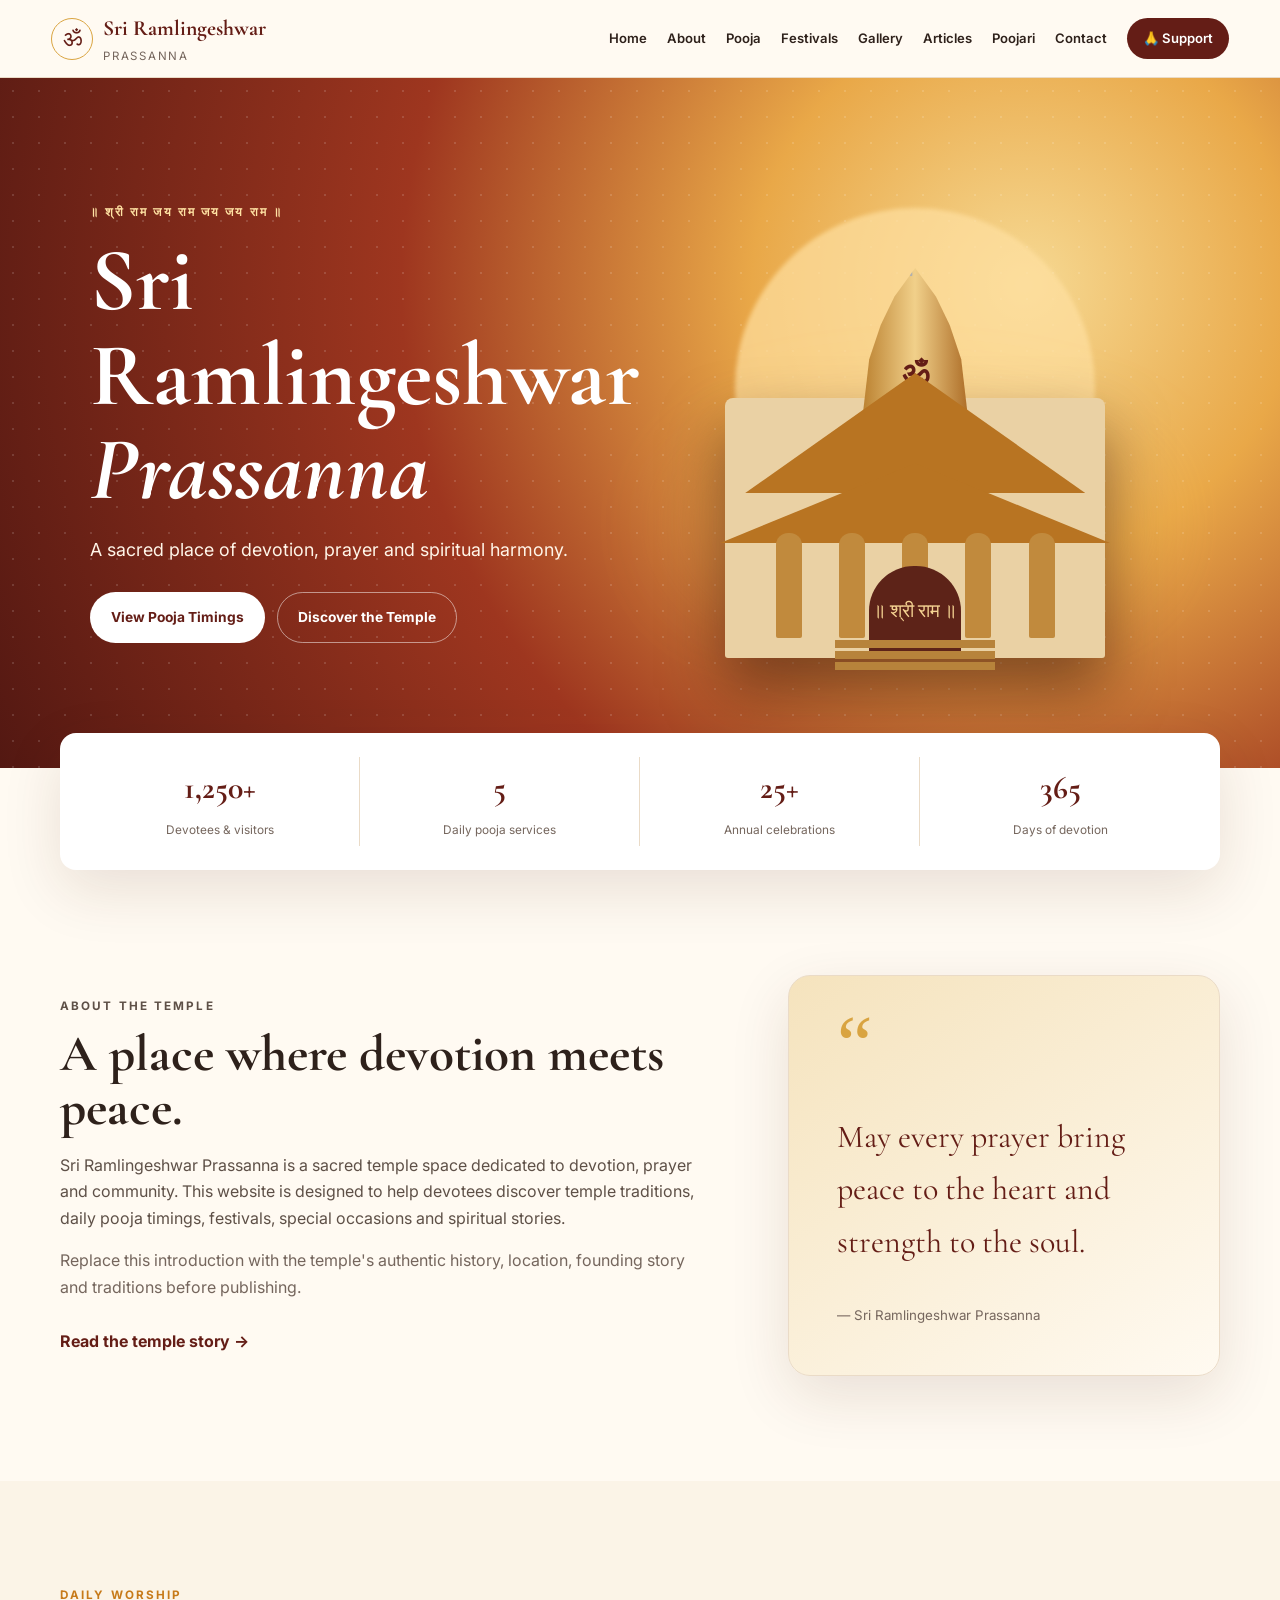
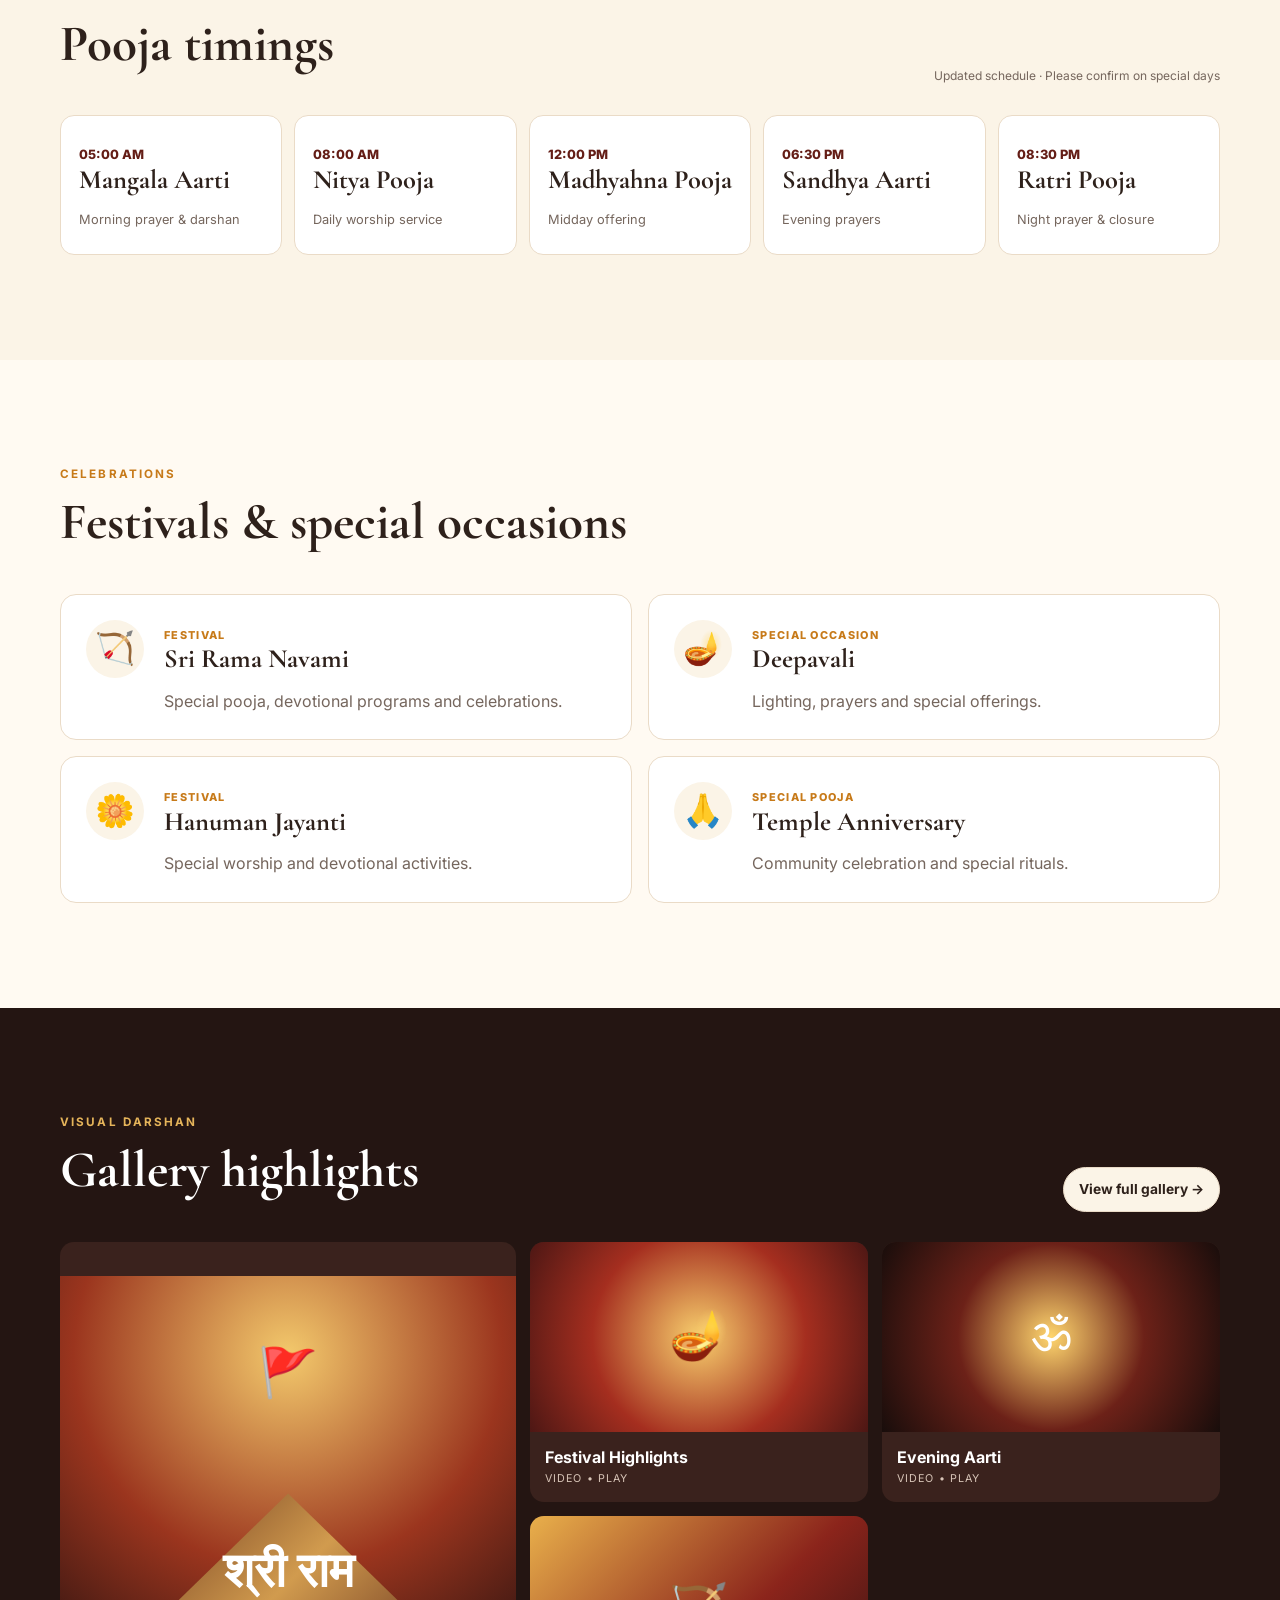
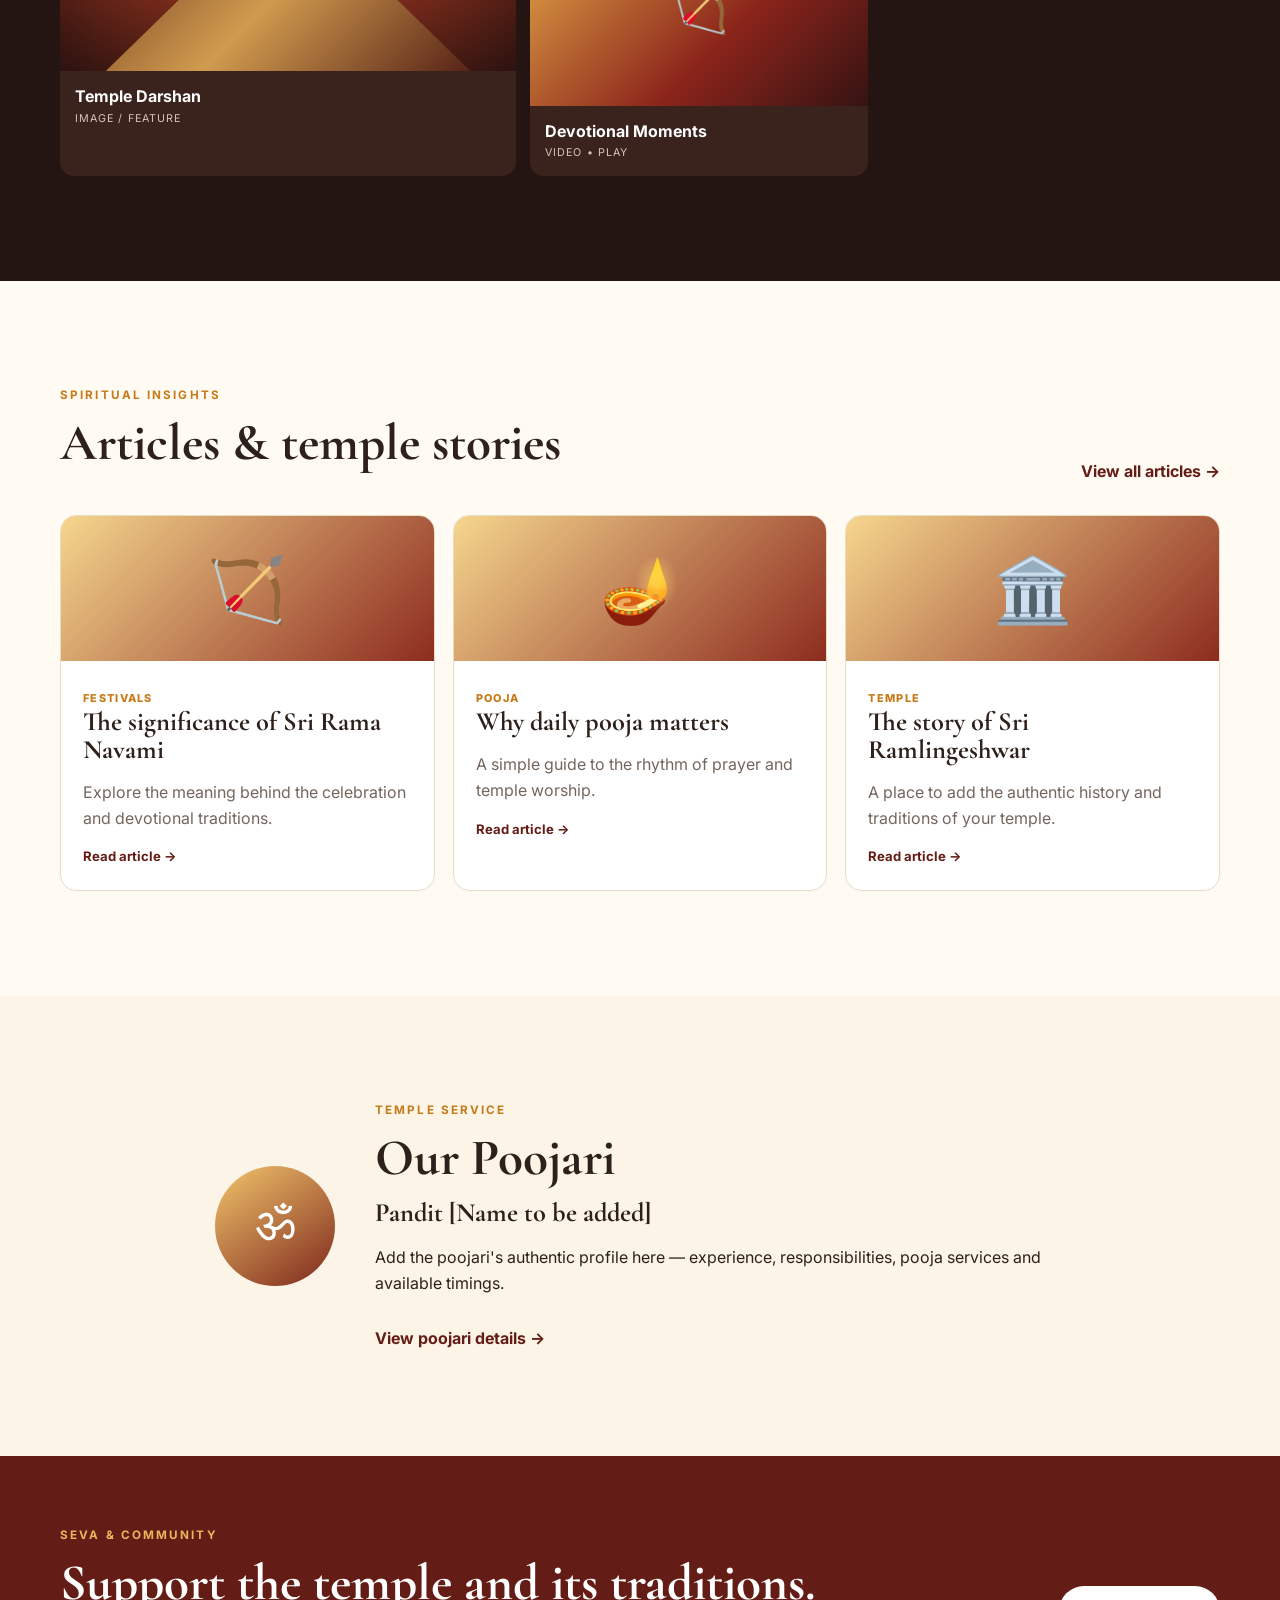
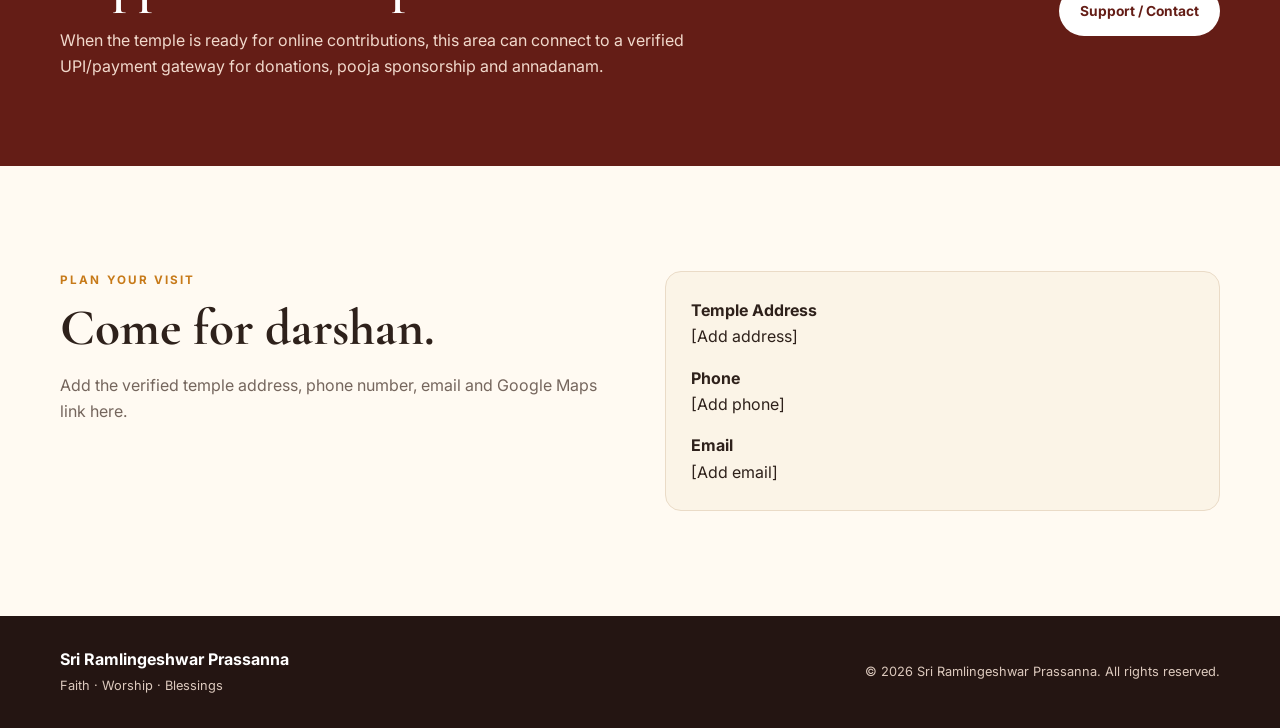
==== index.html @ 8785b627 "Initail commit" ====
<!doctype html>
<html lang="en">
<head>
<meta charset="utf-8">
<meta name="viewport" content="width=device-width, initial-scale=1">
<meta name="description" content="Sri Ramlingeshwar Prassanna — temple information, daily pooja timings, festivals, gallery and spiritual articles.">
<title>Sri Ramlingeshwar Prassanna | Temple</title>
<link rel="stylesheet" href="assets/style.css">
</head>
<body>
<header class="site-header" id="home">
  <a class="brand" href="#home" aria-label="Sri Ramlingeshwar Prassanna home">
    <span class="brand-mark">ॐ</span>
    <span><strong>Sri Ramlingeshwar</strong><small>Prassanna</small></span>
  </a>
  <button class="menu-btn" aria-label="Open menu" aria-expanded="false">☰</button>
  <nav class="nav" aria-label="Main navigation">
    <a href="#home">Home</a><a href="#about">About</a><a href="#pooja">Pooja</a>
    <a href="#festivals">Festivals</a><a href="#gallery">Gallery</a><a href="#articles">Articles</a>
    <a href="#poojari">Poojari</a><a href="#contact">Contact</a>
    <a class="nav-donate" href="#support">🙏 Support</a>
  </nav>
</header>

<main>
<section class="hero">
  <div class="hero-pattern"></div>
  <div class="hero-copy">
    <p class="eyebrow">॥ श्री राम जय राम जय जय राम ॥</p>
    <h1>Sri Ramlingeshwar<br><em>Prassanna</em></h1>
    <p class="hero-sub">A sacred place of devotion, prayer and spiritual harmony.</p>
    <div class="hero-actions"><a class="btn primary" href="#pooja">View Pooja Timings</a><a class="btn ghost" href="#about">Discover the Temple</a></div>
  </div>
  <div class="temple-art" aria-hidden="true">
    <div class="sun"></div><div class="temple-glow"></div>
    <div class="temple">
      <div class="tower"><span>🚩</span><b>ॐ</b></div>
      <div class="roof r1"></div><div class="roof r2"></div>
      <div class="pillars"><i></i><i></i><i></i><i></i><i></i></div>
      <div class="door">॥ श्री राम ॥</div>
      <div class="steps"><i></i><i></i><i></i></div>
    </div>
  </div>
</section>

<section class="insights wrap">
  <div><b>1,250+</b><span>Devotees & visitors</span></div>
  <div><b>5</b><span>Daily pooja services</span></div>
  <div><b>25+</b><span>Annual celebrations</span></div>
  <div><b>365</b><span>Days of devotion</span></div>
</section>

<section class="section wrap about" id="about">
  <div class="section-copy"><p class="eyebrow">ABOUT THE TEMPLE</p><h2>A place where devotion meets peace.</h2>
    <p>Sri Ramlingeshwar Prassanna is a sacred temple space dedicated to devotion, prayer and community. This website is designed to help devotees discover temple traditions, daily pooja timings, festivals, special occasions and spiritual stories.</p>
    <p class="muted">Replace this introduction with the temple's authentic history, location, founding story and traditions before publishing.</p>
    <a class="text-link" href="articles/about-temple.html">Read the temple story →</a>
  </div>
  <div class="quote-card"><span>“</span><p>May every prayer bring peace to the heart and strength to the soul.</p><small>— Sri Ramlingeshwar Prassanna</small></div>
</section>

<section class="section soft" id="pooja">
<div class="wrap"><div class="section-head"><div><p class="eyebrow">DAILY WORSHIP</p><h2>Pooja timings</h2></div><span class="today">Updated schedule · Please confirm on special days</span></div>
<div class="timings">
  <article><span>05:00 AM</span><h3>Mangala Aarti</h3><p>Morning prayer & darshan</p></article>
  <article><span>08:00 AM</span><h3>Nitya Pooja</h3><p>Daily worship service</p></article>
  <article><span>12:00 PM</span><h3>Madhyahna Pooja</h3><p>Midday offering</p></article>
  <article><span>06:30 PM</span><h3>Sandhya Aarti</h3><p>Evening prayers</p></article>
  <article><span>08:30 PM</span><h3>Ratri Pooja</h3><p>Night prayer & closure</p></article>
</div></div>
</section>

<section class="section wrap" id="festivals">
<div class="section-head"><div><p class="eyebrow">CELEBRATIONS</p><h2>Festivals & special occasions</h2></div></div>
<div class="cards festival-grid">
  <article class="festival"><div class="festival-icon">🏹</div><div><small>FESTIVAL</small><h3>Sri Rama Navami</h3><p>Special pooja, devotional programs and celebrations.</p></div></article>
  <article class="festival"><div class="festival-icon">🪔</div><div><small>SPECIAL OCCASION</small><h3>Deepavali</h3><p>Lighting, prayers and special offerings.</p></div></article>
  <article class="festival"><div class="festival-icon">🌼</div><div><small>FESTIVAL</small><h3>Hanuman Jayanti</h3><p>Special worship and devotional activities.</p></div></article>
  <article class="festival"><div class="festival-icon">🙏</div><div><small>SPECIAL POOJA</small><h3>Temple Anniversary</h3><p>Community celebration and special rituals.</p></div></article>
</div>
</section>

<section class="section gallery-section" id="gallery">
<div class="wrap"><div class="section-head"><div><p class="eyebrow">VISUAL DARSHAN</p><h2>Gallery highlights</h2></div><a class="btn small" href="gallery.html">View full gallery →</a></div>
<div class="gallery-grid">
  <button class="media-card tall" data-video="https://www.youtube.com/embed/ScMzIvxBSi4?autoplay=1" data-title="Temple devotional video"><div class="art-image temple-scene"><span>🚩</span><b>श्री राम</b></div><strong>Temple Darshan</strong><small>IMAGE / FEATURE</small></button>
  <button class="media-card" data-video="https://www.youtube.com/embed/ScMzIvxBSi4?autoplay=1" data-title="Festival highlights"><div class="art-image festival-scene">🪔</div><strong>Festival Highlights</strong><small>VIDEO • PLAY</small></button>
  <button class="media-card" data-video="https://www.youtube.com/embed/ScMzIvxBSi4?autoplay=1" data-title="Evening aarti"><div class="art-image aarti-scene">ॐ</div><strong>Evening Aarti</strong><small>VIDEO • PLAY</small></button>
  <button class="media-card" data-video="https://www.youtube.com/embed/ScMzIvxBSi4?autoplay=1" data-title="Devotional moments"><div class="art-image ram-scene">🏹</div><strong>Devotional Moments</strong><small>VIDEO • PLAY</small></button>
</div></div>
</section>

<section class="section wrap" id="articles">
<div class="section-head"><div><p class="eyebrow">SPIRITUAL INSIGHTS</p><h2>Articles & temple stories</h2></div><a class="text-link" href="articles.html">View all articles →</a></div>
<div class="article-grid">
  <a class="article-card" href="articles/rama-navami.html"><div class="article-art">🏹</div><div><small>FESTIVALS</small><h3>The significance of Sri Rama Navami</h3><p>Explore the meaning behind the celebration and devotional traditions.</p><span>Read article →</span></div></a>
  <a class="article-card" href="articles/daily-pooja.html"><div class="article-art">🪔</div><div><small>POOJA</small><h3>Why daily pooja matters</h3><p>A simple guide to the rhythm of prayer and temple worship.</p><span>Read article →</span></div></a>
  <a class="article-card" href="articles/about-temple.html"><div class="article-art">🏛️</div><div><small>TEMPLE</small><h3>The story of Sri Ramlingeshwar</h3><p>A place to add the authentic history and traditions of your temple.</p><span>Read article →</span></div></a>
</div></section>

<section class="section soft" id="poojari">
<div class="wrap priest"><div class="priest-avatar">ॐ</div><div><p class="eyebrow">TEMPLE SERVICE</p><h2>Our Poojari</h2><h3>Pandit [Name to be added]</h3><p>Add the poojari's authentic profile here — experience, responsibilities, pooja services and available timings.</p><a class="text-link" href="poojari.html">View poojari details →</a></div></div>
</section>

<section class="support" id="support"><div class="wrap support-inner"><div><p class="eyebrow">SEVA & COMMUNITY</p><h2>Support the temple and its traditions.</h2><p>When the temple is ready for online contributions, this area can connect to a verified UPI/payment gateway for donations, pooja sponsorship and annadanam.</p></div><a class="btn light" href="#contact">Support / Contact</a></div></section>

<section class="section wrap contact" id="contact"><div><p class="eyebrow">PLAN YOUR VISIT</p><h2>Come for darshan.</h2><p class="muted">Add the verified temple address, phone number, email and Google Maps link here.</p></div><div class="contact-box"><p><b>Temple Address</b><br>[Add address]</p><p><b>Phone</b><br>[Add phone]</p><p><b>Email</b><br>[Add email]</p></div></section>
</main>

<footer><div class="wrap footer-inner"><div><strong>Sri Ramlingeshwar Prassanna</strong><p>Faith · Worship · Blessings</p></div><p>© 2026 Sri Ramlingeshwar Prassanna. All rights reserved.</p></div></footer>

<div class="modal" id="videoModal" aria-hidden="true"><div class="modal-backdrop"></div><div class="modal-box"><button class="modal-close" aria-label="Close">×</button><h3 id="modalTitle">Video</h3><div class="video-frame"><iframe id="videoFrame" title="Temple video" allow="autoplay; encrypted-media; picture-in-picture" allowfullscreen></iframe></div></div></div>
<script src="assets/app.js"></script>
</body></html>
---- assets/style.css ----
@import url('https://fonts.googleapis.com/css2?family=Cormorant+Garamond:wght@500;600;700&family=Inter:wght@400;500;600;700&display=swap');
:root{--maroon:#641d16;--maroon2:#8d2c1f;--saffron:#c77a19;--gold:#d9a441;--cream:#fbf4e7;--paper:#fffaf2;--ink:#2e211b;--muted:#75665d;--line:#eadbc7;--shadow:0 20px 60px rgba(74,35,18,.12)}
*{box-sizing:border-box}html{scroll-behavior:smooth}body{margin:0;color:var(--ink);background:var(--paper);font-family:Inter,system-ui,sans-serif;line-height:1.65}a{text-decoration:none;color:inherit}button{font:inherit}h1,h2,h3{font-family:"Cormorant Garamond",Georgia,serif;line-height:1.05;margin:0 0 14px}h1{font-size:clamp(3rem,7vw,6.2rem)}h2{font-size:clamp(2.2rem,4vw,3.8rem)}h3{font-size:1.65rem}.wrap{width:min(1160px,92%);margin:auto}.site-header{height:78px;position:sticky;top:0;z-index:30;display:flex;align-items:center;justify-content:space-between;padding:0 4%;background:rgba(255,250,242,.94);backdrop-filter:blur(12px);border-bottom:1px solid var(--line)}.brand{display:flex;align-items:center;gap:10px}.brand strong,.brand small{display:block}.brand strong{font-family:"Cormorant Garamond";font-size:1.35rem;color:var(--maroon)}.brand small{font-size:.72rem;letter-spacing:.15em;text-transform:uppercase;color:var(--muted)}.brand-mark{width:42px;height:42px;border:1px solid var(--gold);border-radius:50%;display:grid;place-items:center;color:var(--maroon);font-size:1.45rem}.nav{display:flex;align-items:center;gap:20px;font-size:.82rem;font-weight:600}.nav a:hover{color:var(--maroon2)}.nav-donate{background:var(--maroon);color:white!important;padding:10px 16px;border-radius:999px}.menu-btn{display:none;border:0;background:none;font-size:1.6rem}.hero{min-height:690px;position:relative;overflow:hidden;display:grid;grid-template-columns:1fr 1fr;align-items:center;padding:70px 7%;background:radial-gradient(circle at 80% 30%,#f6d993 0,#e9a848 24%,#9e361f 55%,#531812 100%);color:white}.hero-pattern{position:absolute;inset:0;opacity:.14;background-image:radial-gradient(#fff 1px,transparent 1px);background-size:26px 26px}.hero-copy{position:relative;z-index:2;max-width:680px}.eyebrow{letter-spacing:.18em;font-size:.73rem;font-weight:700;color:var(--saffron);margin:0 0 12px}.hero .eyebrow{color:#ffe2a3}.hero-sub{font-size:1.12rem;max-width:560px;color:#fff5e8}.hero-actions{display:flex;gap:12px;flex-wrap:wrap;margin-top:28px}.btn{display:inline-flex;align-items:center;justify-content:center;border:1px solid transparent;border-radius:999px;padding:13px 20px;font-weight:700;font-size:.86rem}.btn.primary{background:#fff;color:var(--maroon)}.btn.ghost{border-color:#ffffff80;color:#fff}.btn.small{padding:10px 15px;background:var(--cream);border-color:var(--line)}.btn.light{background:white;color:var(--maroon)}.temple-art{position:relative;height:470px;display:grid;place-items:end center}.sun{position:absolute;width:360px;height:360px;border-radius:50%;background:#ffe0a1;filter:blur(2px);opacity:.7;top:20px}.temple-glow{position:absolute;bottom:60px;width:440px;height:150px;background:#ffcc65;border-radius:50%;filter:blur(60px);opacity:.35}.temple{position:relative;width:380px;height:260px;background:#ead1a4;border-radius:8px 8px 3px 3px;box-shadow:0 30px 60px #2c090580}.tower{position:absolute;left:50%;transform:translateX(-50%);bottom:200px;width:115px;height:190px;background:linear-gradient(90deg,#b67a28,#f1d08a,#a86620);clip-path:polygon(50% 0,68% 15%,80% 30%,90% 48%,100% 100%,0 100%,10% 48%,20% 30%,32% 15%)}.tower b{position:absolute;left:50%;top:55%;transform:translate(-50%,-50%);font-size:2rem;color:var(--maroon)}.tower span{position:absolute;top:-36px;left:45px;font-size:2rem}.roof{position:absolute;background:#b87422;left:50%;transform:translateX(-50%);clip-path:polygon(50% 0,100% 100%,0 100%)}.r1{width:340px;height:120px;bottom:165px}.r2{width:390px;height:80px;bottom:115px}.pillars{position:absolute;bottom:20px;left:32px;right:32px;height:110px;display:flex;justify-content:space-around;align-items:end}.pillars i{display:block;width:26px;height:105px;background:#c18a3d;border-radius:12px 12px 2px 2px}.door{position:absolute;bottom:0;left:50%;transform:translateX(-50%);height:92px;width:92px;background:#5d2318;color:#f6d493;display:grid;place-items:center;border-radius:45px 45px 0 0;font-family:"Cormorant Garamond";font-size:1.2rem}.steps{position:absolute;bottom:-12px;left:50%;transform:translateX(-50%);width:160px}.steps i{display:block;height:8px;background:#b7833b;margin-top:3px}.insights{display:grid;grid-template-columns:repeat(4,1fr);background:white;box-shadow:var(--shadow);position:relative;margin-top:-35px;border-radius:16px;padding:24px 20px;z-index:5}.insights div{padding:5px 22px;border-right:1px solid var(--line);text-align:center}.insights div:last-child{border:0}.insights b{display:block;font-family:"Cormorant Garamond";font-size:2rem;color:var(--maroon)}.insights span{font-size:.74rem;color:var(--muted)}.section{padding:105px 0}.about{display:grid;grid-template-columns:1.2fr .8fr;gap:80px;align-items:center}.about p{max-width:700px;color:#5e5047}.muted{color:var(--muted)!important}.quote-card{background:linear-gradient(145deg,#f5e3bd,#fffaf1);padding:48px;border-radius:22px;border:1px solid var(--line);box-shadow:var(--shadow)}.quote-card span{font-family:Georgia;font-size:5rem;color:var(--gold);line-height:.5}.quote-card p{font-family:"Cormorant Garamond";font-size:2rem!important;color:var(--maroon)!important}.quote-card small{color:var(--muted)}.text-link{display:inline-block;margin-top:12px;color:var(--maroon);font-weight:700}.soft{background:var(--cream)}.section-head{display:flex;align-items:end;justify-content:space-between;gap:20px;margin-bottom:30px}.today{font-size:.75rem;color:var(--muted)}.timings{display:grid;grid-template-columns:repeat(5,1fr);gap:12px}.timings article{background:#fff;border:1px solid var(--line);padding:24px 18px;border-radius:14px}.timings span{font-weight:800;color:var(--maroon);font-size:.8rem}.timings p{font-size:.8rem;color:var(--muted);margin:0}.cards{display:grid;grid-template-columns:repeat(2,1fr);gap:16px}.festival{display:flex;gap:20px;padding:25px;background:white;border:1px solid var(--line);border-radius:16px}.festival small,.article-card small{font-size:.68rem;font-weight:800;letter-spacing:.12em;color:var(--saffron)}.festival p,.article-card p{color:var(--muted);margin:0}.festival-icon{font-size:2rem;width:58px;height:58px;display:grid;place-items:center;background:var(--cream);border-radius:50%}.gallery-section{background:#241512;color:white}.gallery-section .eyebrow{color:#e5b45a}.gallery-section .btn.small{color:var(--ink)}.gallery-grid{display:grid;grid-template-columns:1.35fr 1fr 1fr;gap:14px}.media-card{display:block;text-align:left;border:0;padding:0;background:#3a221d;border-radius:14px;overflow:hidden;color:white;cursor:pointer}.media-card.tall{grid-row:span 2}.art-image{min-height:190px;display:grid;place-items:center;font-family:"Cormorant Garamond";font-size:3rem;position:relative;overflow:hidden}.media-card.tall .art-image{min-height:395px}.temple-scene{background:radial-gradient(circle at 50% 20%,#f3c96c,#9b351e 55%,#2b1210)}.temple-scene:after{content:"";position:absolute;bottom:0;width:80%;height:45%;background:linear-gradient(135deg,#5e2a17,#d19b4e,#572317);clip-path:polygon(50% 0,100% 100%,0 100%)}.temple-scene>*{position:relative;z-index:2}.festival-scene{background:radial-gradient(circle,#f8cf6d,#a52e1f 55%,#4d1714)}.aarti-scene{background:radial-gradient(circle,#ffd66e,#6c2118 48%,#180d0b)}.ram-scene{background:linear-gradient(135deg,#e9b04b,#8b241b 60%,#351312)}.media-card strong,.media-card small{display:block;padding:0 15px}.media-card strong{padding-top:12px}.media-card small{padding-bottom:14px;color:#d8c5b8;font-size:.67rem;letter-spacing:.1em}.article-grid{display:grid;grid-template-columns:repeat(3,1fr);gap:18px}.article-card{background:white;border:1px solid var(--line);border-radius:16px;overflow:hidden;display:flex;flex-direction:column}.article-art{height:145px;display:grid;place-items:center;font-size:4rem;background:linear-gradient(135deg,#f5d68e,#8d2c1f);color:white}.article-card>div:last-child{padding:22px}.article-card h3,.article-card h2{color:var(--ink)}.article-card span{display:block;margin-top:15px;color:var(--maroon);font-weight:700;font-size:.82rem}.priest{display:flex;align-items:center;gap:40px;max-width:850px}.priest-avatar{width:120px;height:120px;border-radius:50%;background:linear-gradient(145deg,#f2c56c,#7e271b);display:grid;place-items:center;color:white;font-family:"Cormorant Garamond";font-size:3rem;flex:none}.priest-avatar.large{width:190px;height:190px;font-size:5rem}.support{background:var(--maroon);color:white;padding:70px 0}.support-inner{display:flex;align-items:center;justify-content:space-between;gap:30px}.support .eyebrow{color:#e9b65c}.support p{max-width:680px;color:#f1d9cc}.contact{display:grid;grid-template-columns:1fr 1fr;gap:50px}.contact-box{background:var(--cream);border:1px solid var(--line);border-radius:16px;padding:25px}.contact-box p{margin:0 0 15px}.contact-box p:last-child{margin:0}footer{background:#241512;color:#dcc9bd;padding:30px 0}.footer-inner{display:flex;justify-content:space-between;gap:20px;align-items:center}.footer-inner strong{color:white}.footer-inner p{margin:2px 0;font-size:.8rem}.page-hero{padding:100px 7%;background:linear-gradient(120deg,#641d16,#c77a19);color:white}.page-hero .eyebrow{color:#ffe0a0}.page-hero p:last-child{max-width:650px}.article-list{display:grid;gap:18px}.article-list .article-card{display:grid;grid-template-columns:260px 1fr}.article-page{padding:100px 0;max-width:900px}.article-page h1{font-size:clamp(3rem,6vw,5rem);color:var(--maroon)}.article-page .lead{font-size:1.2rem;color:var(--muted)}.article-page p,.article-page li{font-size:1.05rem;color:#5e5047}.article-page h2{margin-top:45px;color:var(--maroon)}.detail{max-width:900px}.modal{display:none;position:fixed;inset:0;z-index:100;align-items:center;justify-content:center}.modal.open{display:flex}.modal-backdrop{position:absolute;inset:0;background:#100907d9}.modal-box{position:relative;z-index:2;width:min(900px,92%);background:#201310;padding:18px;border-radius:16px;color:white}.modal-box h3{padding:0 10px}.modal-close{position:absolute;right:14px;top:8px;border:0;background:none;color:white;font-size:2rem;cursor:pointer}.video-frame{aspect-ratio:16/9}.video-frame iframe{width:100%;height:100%;border:0;border-radius:8px}
@media(max-width:900px){.nav{display:none}.menu-btn{display:block}.nav.mobile-open{display:flex;position:absolute;top:78px;left:0;right:0;padding:18px;background:var(--paper);flex-direction:column;align-items:stretch;border-bottom:1px solid var(--line)}.hero{grid-template-columns:1fr;min-height:auto;padding:85px 7% 50px}.temple-art{height:350px}.insights{grid-template-columns:repeat(2,1fr)}.insights div:nth-child(2){border-right:0}.insights div:nth-child(-n+2){border-bottom:1px solid var(--line);padding-bottom:15px}.about,.contact{grid-template-columns:1fr;gap:35px}.timings{grid-template-columns:repeat(2,1fr)}.gallery-grid{grid-template-columns:1fr 1fr}.media-card.tall{grid-row:auto}.media-card.tall .art-image{min-height:220px}.article-grid{grid-template-columns:1fr}.support-inner{flex-direction:column;align-items:flex-start}.article-list .article-card{grid-template-columns:1fr}.article-list .article-art{height:180px}.priest{align-items:flex-start}.footer-inner{flex-direction:column;align-items:flex-start}}
@media(max-width:560px){h1{font-size:3.1rem}.hero{padding-left:5%;padding-right:5%}.temple{transform:scale(.78)}.insights{width:94%}.timings,.cards,.gallery-grid{grid-template-columns:1fr}.section{padding:70px 0}.section-head{align-items:flex-start;flex-direction:column}.priest{flex-direction:column}.priest-avatar.large{width:140px;height:140px}.quote-card{padding:28px}}
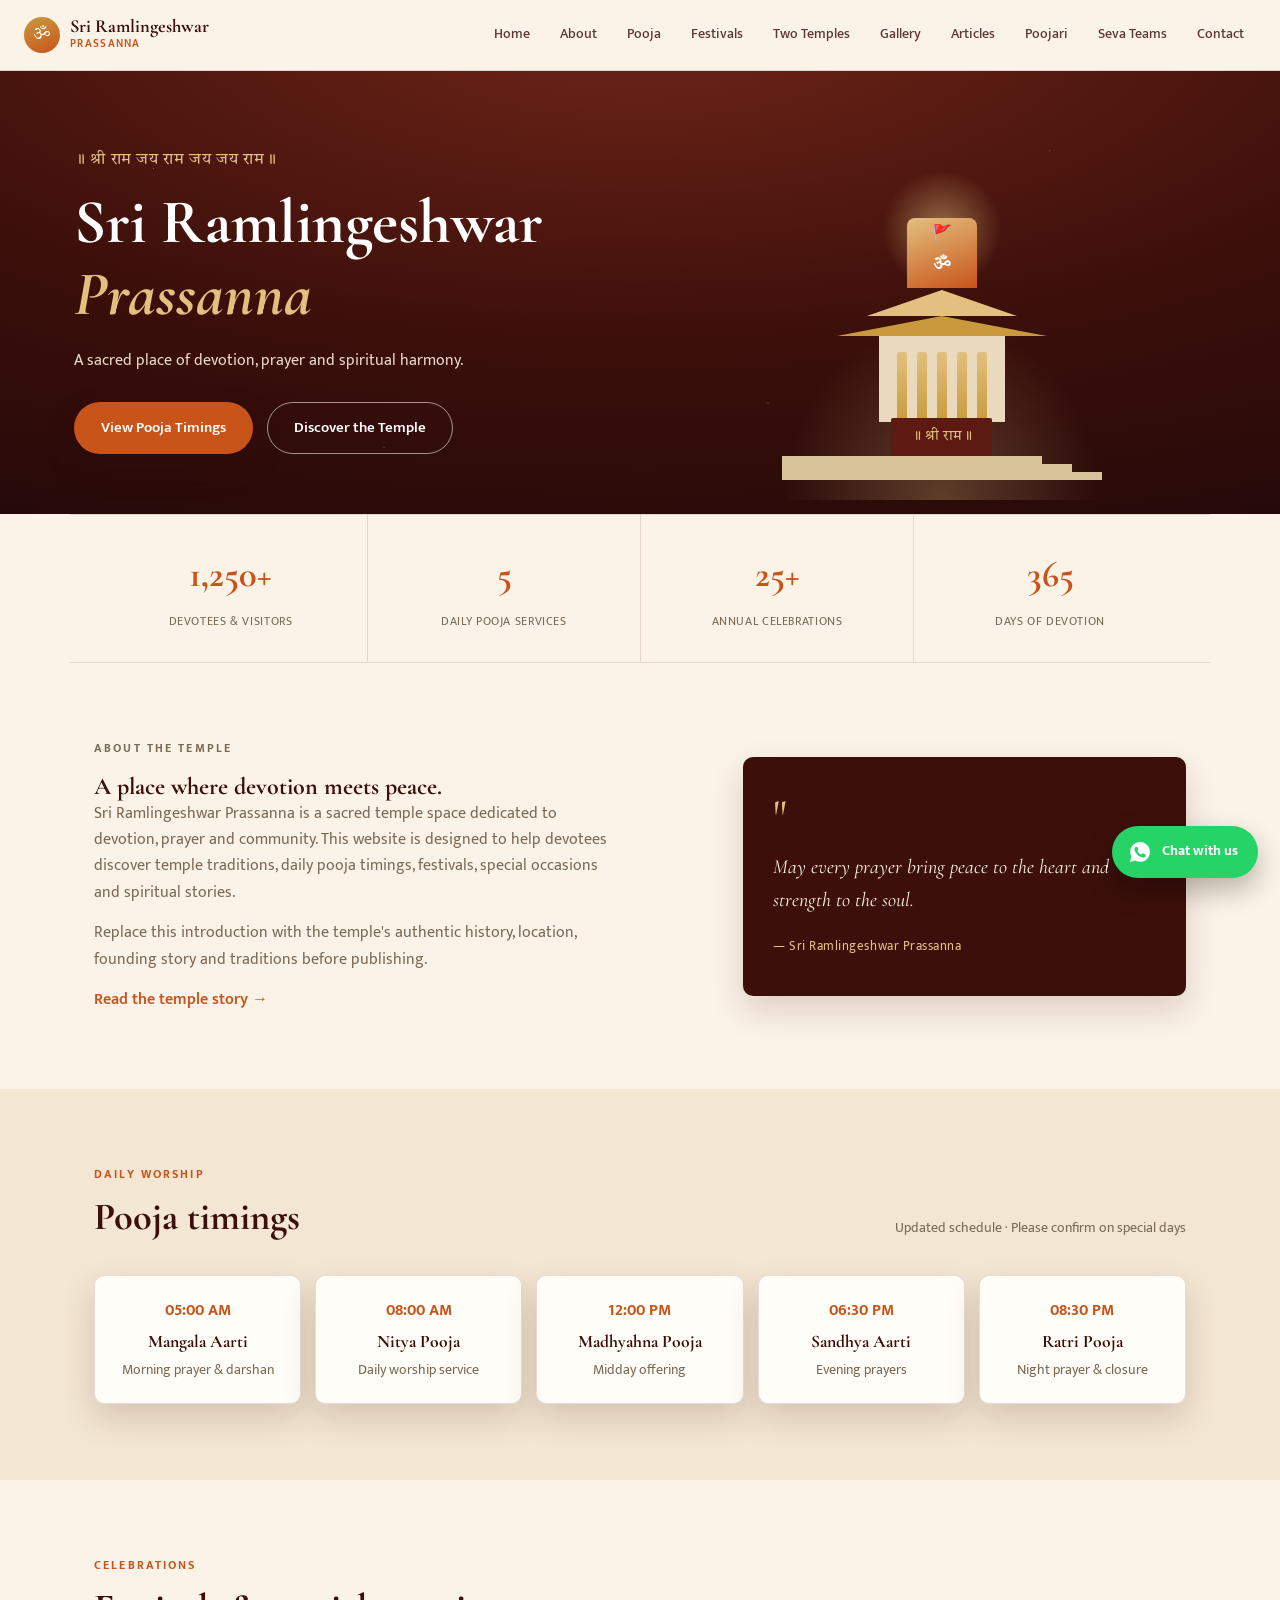
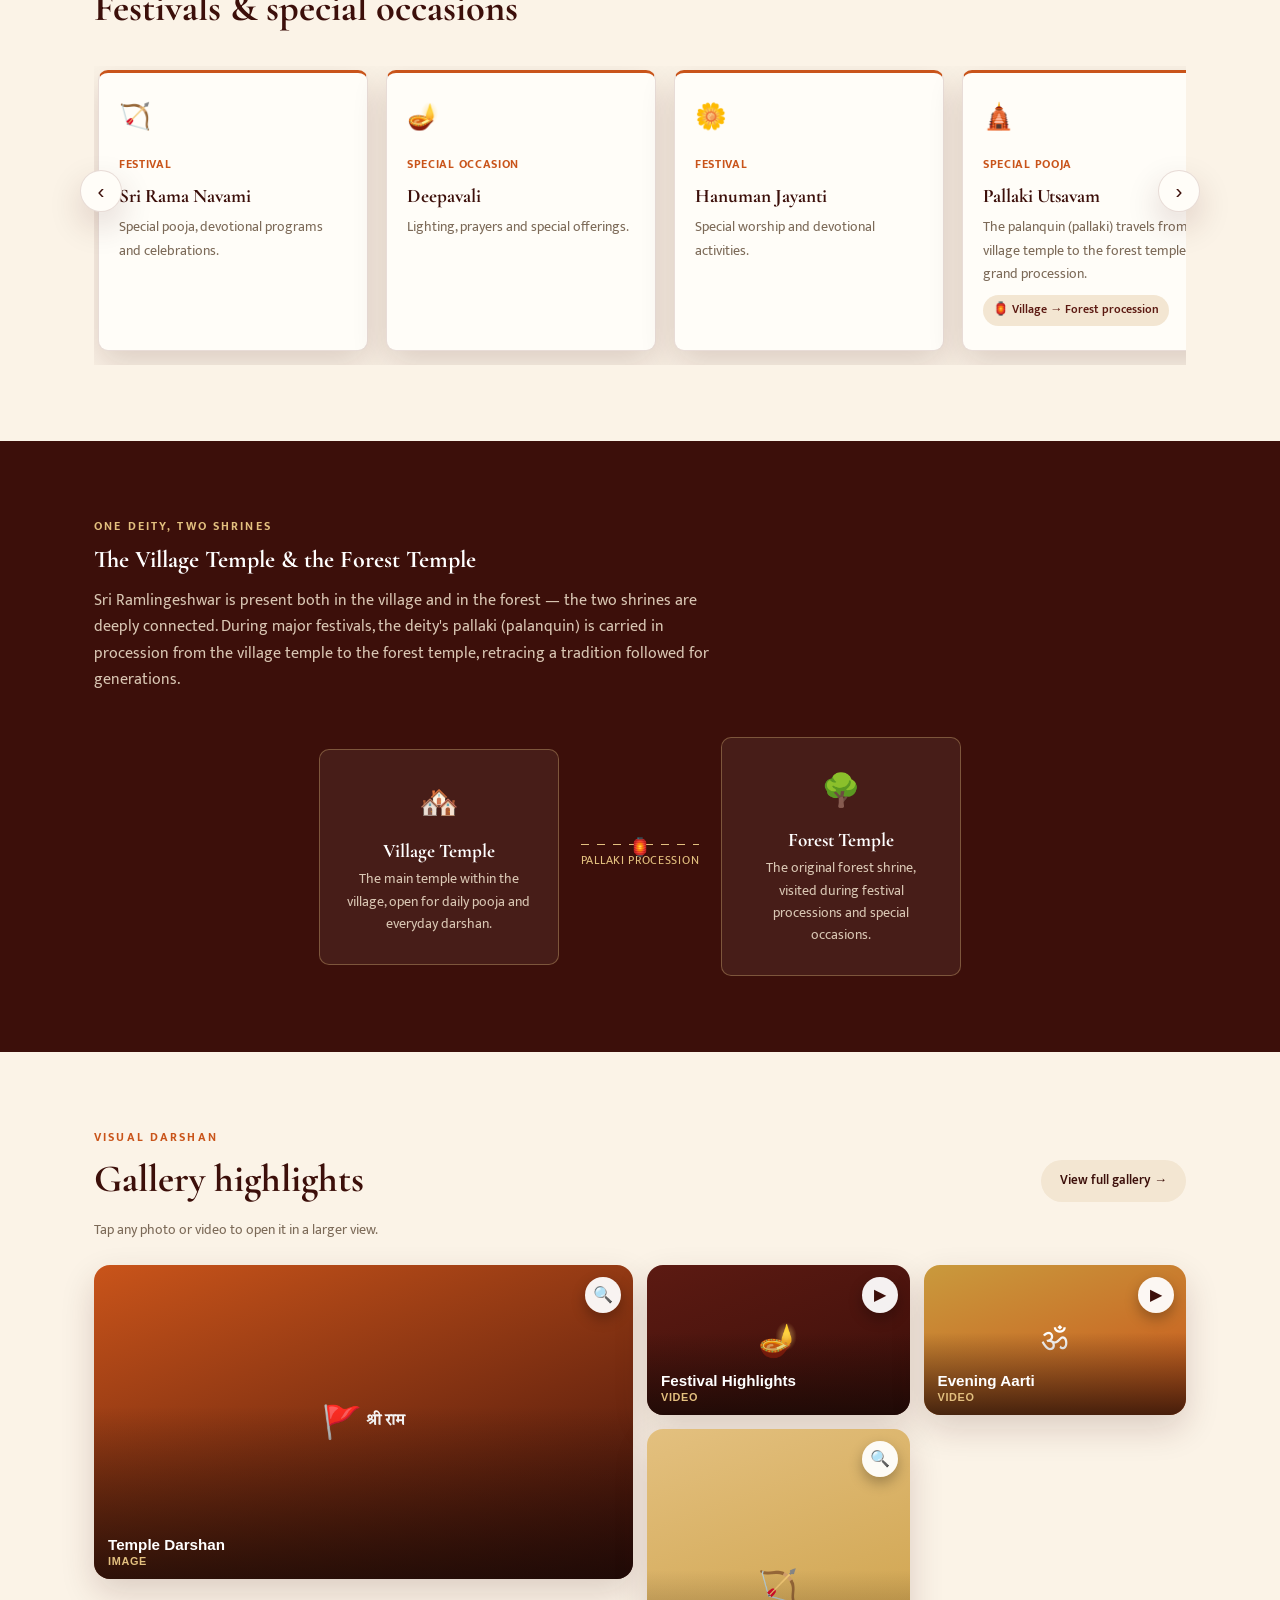
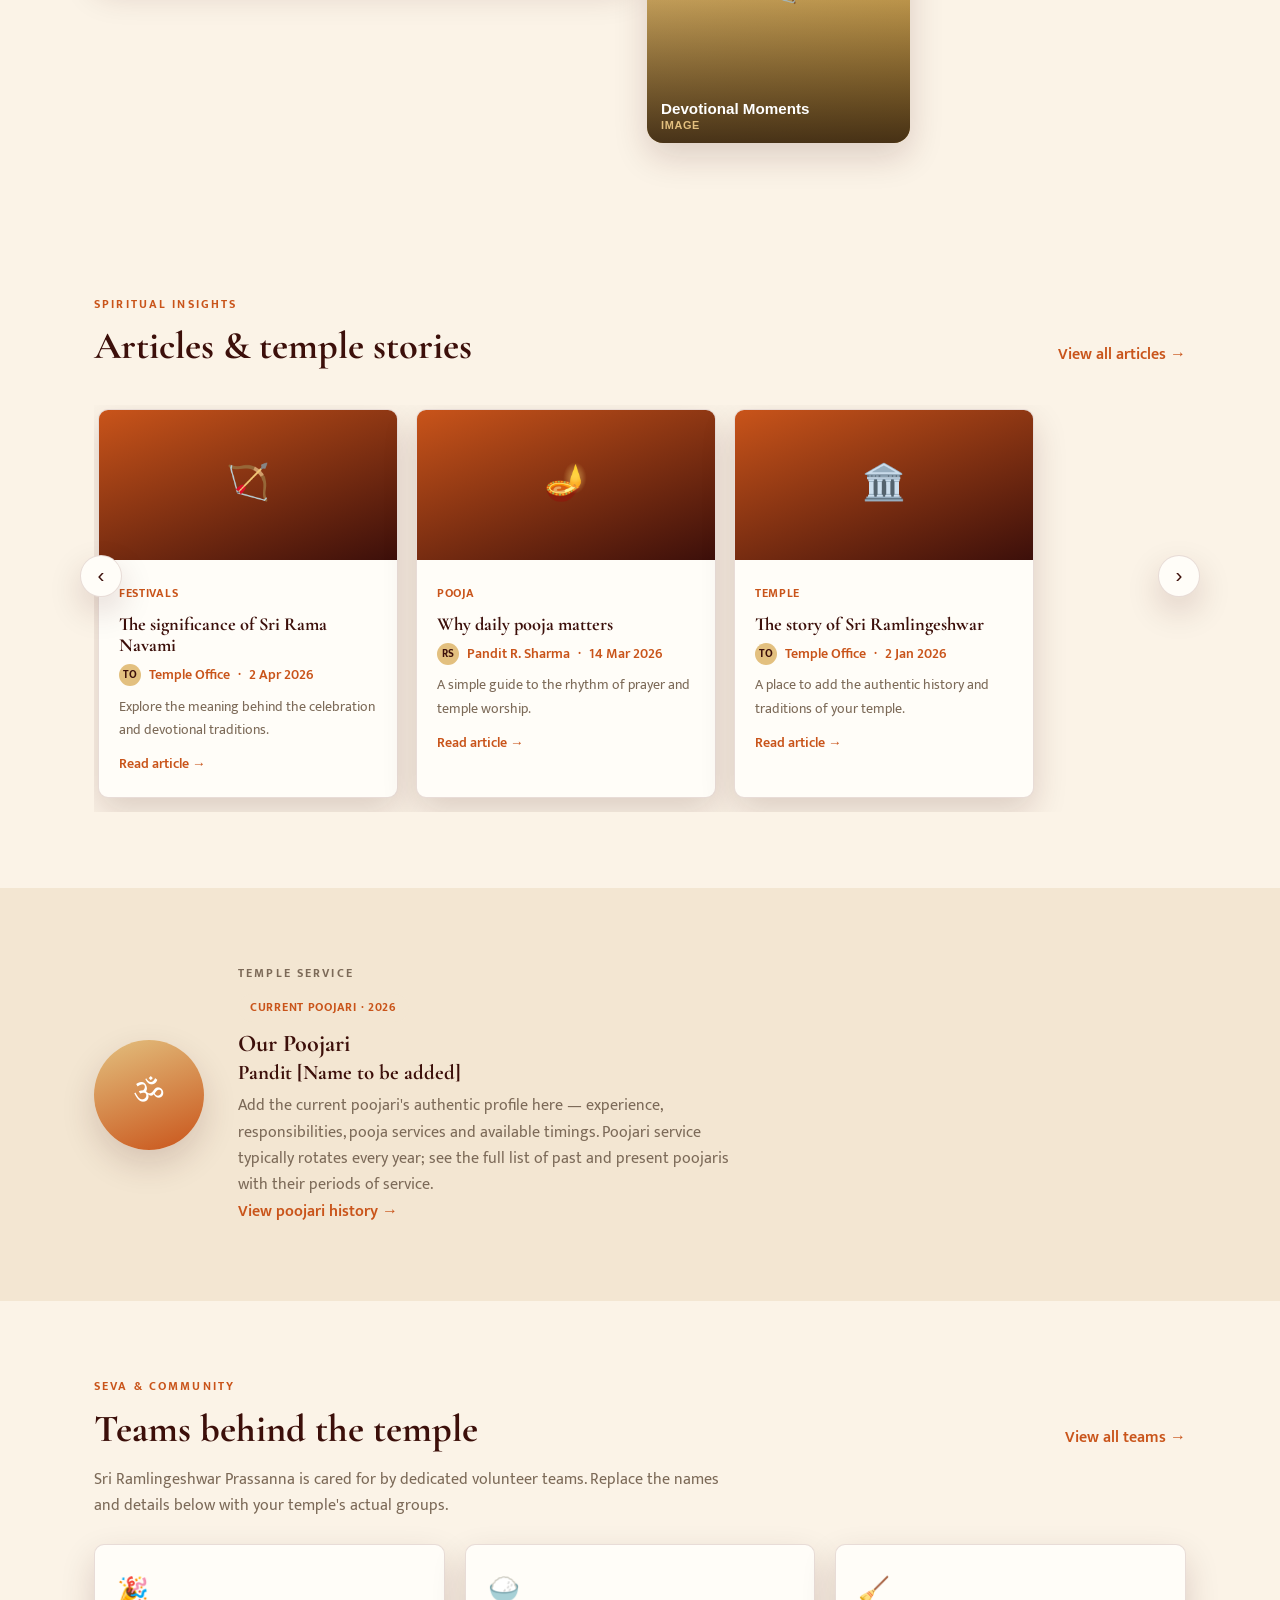
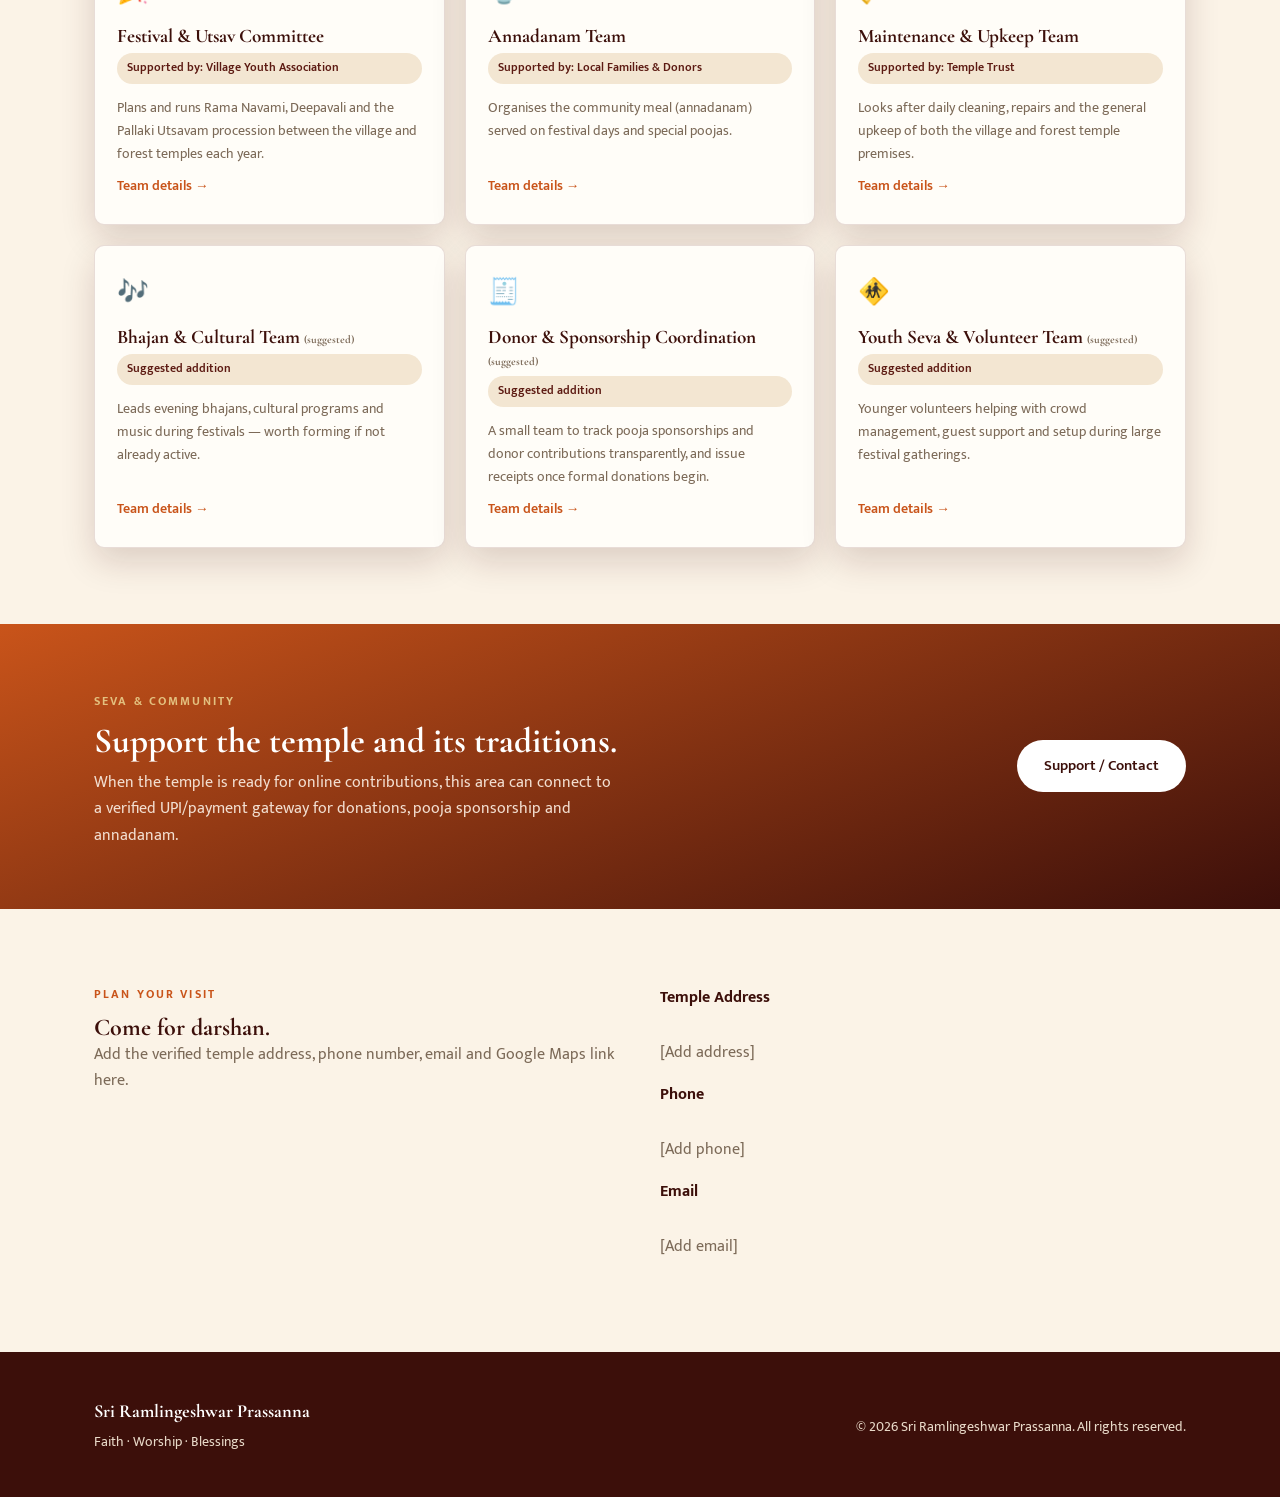
==== commit db6c15fb: "Updated the files" ====
--- a/index.html
+++ b/index.html
@@ -16,29 +16,31 @@
   <button class="menu-btn" aria-label="Open menu" aria-expanded="false">☰</button>
   <nav class="nav" aria-label="Main navigation">
     <a href="#home">Home</a><a href="#about">About</a><a href="#pooja">Pooja</a>
-    <a href="#festivals">Festivals</a><a href="#gallery">Gallery</a><a href="#articles">Articles</a>
-    <a href="#poojari">Poojari</a><a href="#contact">Contact</a>
-    <a class="nav-donate" href="#support">🙏 Support</a>
+    <a href="#festivals">Festivals</a><a href="#twin-temples">Two Temples</a>
+    <a href="#gallery">Gallery</a><a href="#articles">Articles</a>
+    <a href="#poojari">Poojari</a><a href="#contributors">Seva Teams</a><a href="#contact">Contact</a>
   </nav>
 </header>
 
 <main>
 <section class="hero">
   <div class="hero-pattern"></div>
-  <div class="hero-copy">
-    <p class="eyebrow">॥ श्री राम जय राम जय जय राम ॥</p>
-    <h1>Sri Ramlingeshwar<br><em>Prassanna</em></h1>
-    <p class="hero-sub">A sacred place of devotion, prayer and spiritual harmony.</p>
-    <div class="hero-actions"><a class="btn primary" href="#pooja">View Pooja Timings</a><a class="btn ghost" href="#about">Discover the Temple</a></div>
-  </div>
-  <div class="temple-art" aria-hidden="true">
-    <div class="sun"></div><div class="temple-glow"></div>
-    <div class="temple">
-      <div class="tower"><span>🚩</span><b>ॐ</b></div>
-      <div class="roof r1"></div><div class="roof r2"></div>
-      <div class="pillars"><i></i><i></i><i></i><i></i><i></i></div>
-      <div class="door">॥ श्री राम ॥</div>
-      <div class="steps"><i></i><i></i><i></i></div>
+  <div class="hero-inner">
+    <div class="hero-copy">
+      <p class="eyebrow">॥ श्री राम जय राम जय जय राम ॥</p>
+      <h1>Sri Ramlingeshwar<br><em>Prassanna</em></h1>
+      <p class="hero-sub">A sacred place of devotion, prayer and spiritual harmony.</p>
+      <div class="hero-actions"><a class="btn primary" href="#pooja">View Pooja Timings</a><a class="btn ghost" href="#about">Discover the Temple</a></div>
+    </div>
+    <div class="temple-art" aria-hidden="true">
+      <div class="sun"></div><div class="temple-glow"></div>
+      <div class="temple">
+        <div class="tower"><span>🚩</span><b>ॐ</b></div>
+        <div class="roof r1"></div><div class="roof r2"></div>
+        <div class="pillars"><i></i><i></i><i></i><i></i><i></i></div>
+        <div class="door">॥ श्री राम ॥</div>
+        <div class="steps"><i></i><i></i><i></i></div>
+      </div>
     </div>
   </div>
 </section>
@@ -56,7 +58,7 @@
     <p class="muted">Replace this introduction with the temple's authentic history, location, founding story and traditions before publishing.</p>
     <a class="text-link" href="articles/about-temple.html">Read the temple story →</a>
   </div>
-  <div class="quote-card"><span>“</span><p>May every prayer bring peace to the heart and strength to the soul.</p><small>— Sri Ramlingeshwar Prassanna</small></div>
+  <div class="quote-card"><span>"</span><p>May every prayer bring peace to the heart and strength to the soul.</p><small>— Sri Ramlingeshwar Prassanna</small></div>
 </section>
 
 <section class="section soft" id="pooja">
@@ -72,34 +74,162 @@
 
 <section class="section wrap" id="festivals">
 <div class="section-head"><div><p class="eyebrow">CELEBRATIONS</p><h2>Festivals & special occasions</h2></div></div>
-<div class="cards festival-grid">
-  <article class="festival"><div class="festival-icon">🏹</div><div><small>FESTIVAL</small><h3>Sri Rama Navami</h3><p>Special pooja, devotional programs and celebrations.</p></div></article>
-  <article class="festival"><div class="festival-icon">🪔</div><div><small>SPECIAL OCCASION</small><h3>Deepavali</h3><p>Lighting, prayers and special offerings.</p></div></article>
-  <article class="festival"><div class="festival-icon">🌼</div><div><small>FESTIVAL</small><h3>Hanuman Jayanti</h3><p>Special worship and devotional activities.</p></div></article>
-  <article class="festival"><div class="festival-icon">🙏</div><div><small>SPECIAL POOJA</small><h3>Temple Anniversary</h3><p>Community celebration and special rituals.</p></div></article>
-</div>
+<div class="carousel-wrap">
+  <button class="car-btn prev" data-target="festivalsCarousel" aria-label="Previous festival">‹</button>
+  <div class="carousel" id="festivalsCarousel">
+    <article class="festival"><div class="festival-icon">🏹</div><div><small>FESTIVAL</small><h3>Sri Rama Navami</h3><p>Special pooja, devotional programs and celebrations.</p></div></article>
+    <article class="festival"><div class="festival-icon">🪔</div><div><small>SPECIAL OCCASION</small><h3>Deepavali</h3><p>Lighting, prayers and special offerings.</p></div></article>
+    <article class="festival"><div class="festival-icon">🌼</div><div><small>FESTIVAL</small><h3>Hanuman Jayanti</h3><p>Special worship and devotional activities.</p></div></article>
+    <article class="festival"><div class="festival-icon">🛕</div><div><small>SPECIAL POOJA</small><h3>Pallaki Utsavam</h3><p>The palanquin (pallaki) travels from the village temple to the forest temple in a grand procession.</p><span class="pallaki-note">🏮 Village → Forest procession</span></div></article>
+    <article class="festival"><div class="festival-icon">🙏</div><div><small>SPECIAL POOJA</small><h3>Temple Anniversary</h3><p>Community celebration and special rituals.</p></div></article>
+  </div>
+  <button class="car-btn next" data-target="festivalsCarousel" aria-label="Next festival">›</button>
+</div>
+</section>
+
+<!-- ============ TWIN TEMPLES: VILLAGE + FOREST ============ -->
+<section class="twin-temples" id="twin-temples">
+  <div class="wrap">
+    <p class="eyebrow">ONE DEITY, TWO SHRINES</p>
+    <h2>The Village Temple & the Forest Temple</h2>
+    <p class="muted">Sri Ramlingeshwar is present both in the village and in the forest — the two shrines are deeply connected. During major festivals, the deity's pallaki (palanquin) is carried in procession from the village temple to the forest temple, retracing a tradition followed for generations.</p>
+    <div class="twin-diagram">
+      <div class="twin-node">
+        <div class="icon">🏘️</div>
+        <h3>Village Temple</h3>
+        <p>The main temple within the village, open for daily pooja and everyday darshan.</p>
+      </div>
+      <div class="twin-path">
+        <div class="route-line"></div>
+        <small>Pallaki procession</small>
+      </div>
+      <div class="twin-node">
+        <div class="icon">🌳</div>
+        <h3>Forest Temple</h3>
+        <p>The original forest shrine, visited during festival processions and special occasions.</p>
+      </div>
+    </div>
+  </div>
 </section>
 
 <section class="section gallery-section" id="gallery">
 <div class="wrap"><div class="section-head"><div><p class="eyebrow">VISUAL DARSHAN</p><h2>Gallery highlights</h2></div><a class="btn small" href="gallery.html">View full gallery →</a></div>
+<p class="muted" style="margin:-20px 0 24px; font-size:0.88rem;">Tap any photo or video to open it in a larger view.</p>
 <div class="gallery-grid">
-  <button class="media-card tall" data-video="https://www.youtube.com/embed/ScMzIvxBSi4?autoplay=1" data-title="Temple devotional video"><div class="art-image temple-scene"><span>🚩</span><b>श्री राम</b></div><strong>Temple Darshan</strong><small>IMAGE / FEATURE</small></button>
-  <button class="media-card" data-video="https://www.youtube.com/embed/ScMzIvxBSi4?autoplay=1" data-title="Festival highlights"><div class="art-image festival-scene">🪔</div><strong>Festival Highlights</strong><small>VIDEO • PLAY</small></button>
-  <button class="media-card" data-video="https://www.youtube.com/embed/ScMzIvxBSi4?autoplay=1" data-title="Evening aarti"><div class="art-image aarti-scene">ॐ</div><strong>Evening Aarti</strong><small>VIDEO • PLAY</small></button>
-  <button class="media-card" data-video="https://www.youtube.com/embed/ScMzIvxBSi4?autoplay=1" data-title="Devotional moments"><div class="art-image ram-scene">🏹</div><strong>Devotional Moments</strong><small>VIDEO • PLAY</small></button>
+  <button class="media-card" data-title="Temple Darshan">
+    <div class="art-image temple-scene"><span>🚩</span><b>श्री राम</b></div>
+    <span class="badge">🔍</span>
+    <div class="caption"><strong>Temple Darshan</strong><small>IMAGE</small></div>
+  </button>
+  <button class="media-card" data-video="https://www.youtube.com/embed/ScMzIvxBSi4?autoplay=1" data-title="Festival highlights">
+    <div class="art-image festival-scene">🪔</div>
+    <span class="badge">▶</span>
+    <div class="caption"><strong>Festival Highlights</strong><small>VIDEO</small></div>
+  </button>
+  <button class="media-card" data-video="https://www.youtube.com/embed/ScMzIvxBSi4?autoplay=1" data-title="Evening aarti">
+    <div class="art-image aarti-scene">ॐ</div>
+    <span class="badge">▶</span>
+    <div class="caption"><strong>Evening Aarti</strong><small>VIDEO</small></div>
+  </button>
+  <button class="media-card" data-title="Devotional moments">
+    <div class="art-image ram-scene">🏹</div>
+    <span class="badge">🔍</span>
+    <div class="caption"><strong>Devotional Moments</strong><small>IMAGE</small></div>
+  </button>
 </div></div>
 </section>
 
 <section class="section wrap" id="articles">
 <div class="section-head"><div><p class="eyebrow">SPIRITUAL INSIGHTS</p><h2>Articles & temple stories</h2></div><a class="text-link" href="articles.html">View all articles →</a></div>
-<div class="article-grid">
-  <a class="article-card" href="articles/rama-navami.html"><div class="article-art">🏹</div><div><small>FESTIVALS</small><h3>The significance of Sri Rama Navami</h3><p>Explore the meaning behind the celebration and devotional traditions.</p><span>Read article →</span></div></a>
-  <a class="article-card" href="articles/daily-pooja.html"><div class="article-art">🪔</div><div><small>POOJA</small><h3>Why daily pooja matters</h3><p>A simple guide to the rhythm of prayer and temple worship.</p><span>Read article →</span></div></a>
-  <a class="article-card" href="articles/about-temple.html"><div class="article-art">🏛️</div><div><small>TEMPLE</small><h3>The story of Sri Ramlingeshwar</h3><p>A place to add the authentic history and traditions of your temple.</p><span>Read article →</span></div></a>
-</div></section>
-
+<div class="carousel-wrap">
+  <button class="car-btn prev" data-target="articlesCarousel" aria-label="Previous article">‹</button>
+  <div class="carousel article-grid" id="articlesCarousel">
+    <a class="article-card" href="articles/rama-navami.html">
+      <div class="article-art">🏹</div>
+      <div><small>FESTIVALS</small><h3>The significance of Sri Rama Navami</h3>
+        <div class="article-byline"><span class="avatar">TO</span><span>Temple Office</span><span>·</span><span>2 Apr 2026</span></div>
+        <p>Explore the meaning behind the celebration and devotional traditions.</p><span>Read article →</span></div>
+    </a>
+    <a class="article-card" href="articles/daily-pooja.html">
+      <div class="article-art">🪔</div>
+      <div><small>POOJA</small><h3>Why daily pooja matters</h3>
+        <div class="article-byline"><span class="avatar">RS</span><span>Pandit R. Sharma</span><span>·</span><span>14 Mar 2026</span></div>
+        <p>A simple guide to the rhythm of prayer and temple worship.</p><span>Read article →</span></div>
+    </a>
+    <a class="article-card" href="articles/about-temple.html">
+      <div class="article-art">🏛️</div>
+      <div><small>TEMPLE</small><h3>The story of Sri Ramlingeshwar</h3>
+        <div class="article-byline"><span class="avatar">TO</span><span>Temple Office</span><span>·</span><span>2 Jan 2026</span></div>
+        <p>A place to add the authentic history and traditions of your temple.</p><span>Read article →</span></div>
+    </a>
+  </div>
+  <button class="car-btn next" data-target="articlesCarousel" aria-label="Next article">›</button>
+</div>
+</section>
+
+<!-- ============ POOJARI: CURRENT ONLY, LINK TO FULL LIST ============ -->
 <section class="section soft" id="poojari">
-<div class="wrap priest"><div class="priest-avatar">ॐ</div><div><p class="eyebrow">TEMPLE SERVICE</p><h2>Our Poojari</h2><h3>Pandit [Name to be added]</h3><p>Add the poojari's authentic profile here — experience, responsibilities, pooja services and available timings.</p><a class="text-link" href="poojari.html">View poojari details →</a></div></div>
+<div class="wrap priest">
+  <div class="priest-avatar">ॐ</div>
+  <div>
+    <p class="eyebrow">TEMPLE SERVICE</p>
+    <span class="role-tag">Current Poojari · 2026</span>
+    <h2>Our Poojari</h2>
+    <h3>Pandit [Name to be added]</h3>
+    <p>Add the current poojari's authentic profile here — experience, responsibilities, pooja services and available timings. Poojari service typically rotates every year; see the full list of past and present poojaris with their periods of service.</p>
+    <a class="text-link" href="poojari.html">View poojari history →</a>
+  </div>
+</div>
+</section>
+
+<!-- ============ CONTRIBUTORS / SEVA TEAMS ============ -->
+<section class="section wrap" id="contributors">
+<div class="section-head"><div><p class="eyebrow">SEVA & COMMUNITY</p><h2>Teams behind the temple</h2></div><a class="text-link" href="contributors.html">View all teams →</a></div>
+<p class="muted" style="margin:-20px 0 24px; max-width:640px;">Sri Ramlingeshwar Prassanna is cared for by dedicated volunteer teams. Replace the names and details below with your temple's actual groups.</p>
+<div class="contrib-grid">
+  <article class="contrib-card">
+    <div class="team-icon">🎉</div>
+    <h3>Festival & Utsav Committee</h3>
+    <span class="supported-by">Supported by: Village Youth Association</span>
+    <p>Plans and runs Rama Navami, Deepavali and the Pallaki Utsavam procession between the village and forest temples each year.</p>
+    <a class="text-link" href="contributors.html#festival-committee">Team details →</a>
+  </article>
+  <article class="contrib-card">
+    <div class="team-icon">🍚</div>
+    <h3>Annadanam Team</h3>
+    <span class="supported-by">Supported by: Local Families & Donors</span>
+    <p>Organises the community meal (annadanam) served on festival days and special poojas.</p>
+    <a class="text-link" href="contributors.html#annadanam-team">Team details →</a>
+  </article>
+  <article class="contrib-card">
+    <div class="team-icon">🧹</div>
+    <h3>Maintenance & Upkeep Team</h3>
+    <span class="supported-by">Supported by: Temple Trust</span>
+    <p>Looks after daily cleaning, repairs and the general upkeep of both the village and forest temple premises.</p>
+    <a class="text-link" href="contributors.html#maintenance-team">Team details →</a>
+  </article>
+  <article class="contrib-card">
+    <div class="team-icon">🎶</div>
+    <h3>Bhajan & Cultural Team <em style="font-style:normal;font-size:0.7rem;color:var(--muted);">(suggested)</em></h3>
+    <span class="supported-by">Suggested addition</span>
+    <p>Leads evening bhajans, cultural programs and music during festivals — worth forming if not already active.</p>
+    <a class="text-link" href="contributors.html#cultural-team">Team details →</a>
+  </article>
+  <article class="contrib-card">
+    <div class="team-icon">🧾</div>
+    <h3>Donor & Sponsorship Coordination <em style="font-style:normal;font-size:0.7rem;color:var(--muted);">(suggested)</em></h3>
+    <span class="supported-by">Suggested addition</span>
+    <p>A small team to track pooja sponsorships and donor contributions transparently, and issue receipts once formal donations begin.</p>
+    <a class="text-link" href="contributors.html#donor-team">Team details →</a>
+  </article>
+  <article class="contrib-card">
+    <div class="team-icon">🚸</div>
+    <h3>Youth Seva & Volunteer Team <em style="font-style:normal;font-size:0.7rem;color:var(--muted);">(suggested)</em></h3>
+    <span class="supported-by">Suggested addition</span>
+    <p>Younger volunteers helping with crowd management, guest support and setup during large festival gatherings.</p>
+    <a class="text-link" href="contributors.html#youth-team">Team details →</a>
+  </article>
+</div>
 </section>
 
 <section class="support" id="support"><div class="wrap support-inner"><div><p class="eyebrow">SEVA & COMMUNITY</p><h2>Support the temple and its traditions.</h2><p>When the temple is ready for online contributions, this area can connect to a verified UPI/payment gateway for donations, pooja sponsorship and annadanam.</p></div><a class="btn light" href="#contact">Support / Contact</a></div></section>
@@ -109,6 +239,11 @@
 
 <footer><div class="wrap footer-inner"><div><strong>Sri Ramlingeshwar Prassanna</strong><p>Faith · Worship · Blessings</p></div><p>© 2026 Sri Ramlingeshwar Prassanna. All rights reserved.</p></div></footer>
 
+<a class="wa-float" href="https://wa.me/919999999999?text=Hi%2C%20I%27d%20like%20to%20know%20more%20about%20Sri%20Ramlingeshwar%20Prassanna%20temple%20%F0%9F%99%8F" target="_blank" rel="noopener" aria-label="Chat on WhatsApp">
+  <svg viewBox="0 0 24 24" fill="currentColor"><path d="M12.04 2C6.58 2 2.13 6.45 2.13 11.91c0 1.79.47 3.47 1.29 4.92L2 22l5.29-1.39a9.87 9.87 0 0 0 4.75 1.21h.01c5.46 0 9.91-4.45 9.91-9.91C21.96 6.45 17.5 2 12.04 2Zm5.8 14.05c-.24.68-1.4 1.3-1.93 1.38-.5.08-1.11.11-1.79-.11-.41-.13-.94-.31-1.62-.6-2.85-1.23-4.71-4.1-4.85-4.29-.14-.19-1.16-1.54-1.16-2.94s.73-2.09 1-2.38c.26-.29.57-.36.76-.36h.55c.18 0 .41-.07.64.49.24.57.81 1.98.88 2.12.07.14.11.31.02.5-.09.19-.14.31-.28.47-.14.16-.29.36-.42.48-.14.13-.28.27-.12.54.16.27.71 1.17 1.53 1.89 1.05.94 1.94 1.23 2.21 1.37.27.14.43.12.59-.07.16-.19.68-.79.86-1.06.18-.27.36-.22.6-.13.24.09 1.55.73 1.82.86.27.13.45.2.51.31.07.11.07.63-.17 1.31Z"/></svg>
+  <span>Chat with us</span>
+</a>
+
 <div class="modal" id="videoModal" aria-hidden="true"><div class="modal-backdrop"></div><div class="modal-box"><button class="modal-close" aria-label="Close">×</button><h3 id="modalTitle">Video</h3><div class="video-frame"><iframe id="videoFrame" title="Temple video" allow="autoplay; encrypted-media; picture-in-picture" allowfullscreen></iframe></div></div></div>
 <script src="assets/app.js"></script>
-</body></html>+</body></html>
--- a/assets/style.css
+++ b/assets/style.css
@@ -1,5 +1,305 @@
-@import url('https://fonts.googleapis.com/css2?family=Cormorant+Garamond:wght@500;600;700&family=Inter:wght@400;500;600;700&display=swap');
-:root{--maroon:#641d16;--maroon2:#8d2c1f;--saffron:#c77a19;--gold:#d9a441;--cream:#fbf4e7;--paper:#fffaf2;--ink:#2e211b;--muted:#75665d;--line:#eadbc7;--shadow:0 20px 60px rgba(74,35,18,.12)}
-*{box-sizing:border-box}html{scroll-behavior:smooth}body{margin:0;color:var(--ink);background:var(--paper);font-family:Inter,system-ui,sans-serif;line-height:1.65}a{text-decoration:none;color:inherit}button{font:inherit}h1,h2,h3{font-family:"Cormorant Garamond",Georgia,serif;line-height:1.05;margin:0 0 14px}h1{font-size:clamp(3rem,7vw,6.2rem)}h2{font-size:clamp(2.2rem,4vw,3.8rem)}h3{font-size:1.65rem}.wrap{width:min(1160px,92%);margin:auto}.site-header{height:78px;position:sticky;top:0;z-index:30;display:flex;align-items:center;justify-content:space-between;padding:0 4%;background:rgba(255,250,242,.94);backdrop-filter:blur(12px);border-bottom:1px solid var(--line)}.brand{display:flex;align-items:center;gap:10px}.brand strong,.brand small{display:block}.brand strong{font-family:"Cormorant Garamond";font-size:1.35rem;color:var(--maroon)}.brand small{font-size:.72rem;letter-spacing:.15em;text-transform:uppercase;color:var(--muted)}.brand-mark{width:42px;height:42px;border:1px solid var(--gold);border-radius:50%;display:grid;place-items:center;color:var(--maroon);font-size:1.45rem}.nav{display:flex;align-items:center;gap:20px;font-size:.82rem;font-weight:600}.nav a:hover{color:var(--maroon2)}.nav-donate{background:var(--maroon);color:white!important;padding:10px 16px;border-radius:999px}.menu-btn{display:none;border:0;background:none;font-size:1.6rem}.hero{min-height:690px;position:relative;overflow:hidden;display:grid;grid-template-columns:1fr 1fr;align-items:center;padding:70px 7%;background:radial-gradient(circle at 80% 30%,#f6d993 0,#e9a848 24%,#9e361f 55%,#531812 100%);color:white}.hero-pattern{position:absolute;inset:0;opacity:.14;background-image:radial-gradient(#fff 1px,transparent 1px);background-size:26px 26px}.hero-copy{position:relative;z-index:2;max-width:680px}.eyebrow{letter-spacing:.18em;font-size:.73rem;font-weight:700;color:var(--saffron);margin:0 0 12px}.hero .eyebrow{color:#ffe2a3}.hero-sub{font-size:1.12rem;max-width:560px;color:#fff5e8}.hero-actions{display:flex;gap:12px;flex-wrap:wrap;margin-top:28px}.btn{display:inline-flex;align-items:center;justify-content:center;border:1px solid transparent;border-radius:999px;padding:13px 20px;font-weight:700;font-size:.86rem}.btn.primary{background:#fff;color:var(--maroon)}.btn.ghost{border-color:#ffffff80;color:#fff}.btn.small{padding:10px 15px;background:var(--cream);border-color:var(--line)}.btn.light{background:white;color:var(--maroon)}.temple-art{position:relative;height:470px;display:grid;place-items:end center}.sun{position:absolute;width:360px;height:360px;border-radius:50%;background:#ffe0a1;filter:blur(2px);opacity:.7;top:20px}.temple-glow{position:absolute;bottom:60px;width:440px;height:150px;background:#ffcc65;border-radius:50%;filter:blur(60px);opacity:.35}.temple{position:relative;width:380px;height:260px;background:#ead1a4;border-radius:8px 8px 3px 3px;box-shadow:0 30px 60px #2c090580}.tower{position:absolute;left:50%;transform:translateX(-50%);bottom:200px;width:115px;height:190px;background:linear-gradient(90deg,#b67a28,#f1d08a,#a86620);clip-path:polygon(50% 0,68% 15%,80% 30%,90% 48%,100% 100%,0 100%,10% 48%,20% 30%,32% 15%)}.tower b{position:absolute;left:50%;top:55%;transform:translate(-50%,-50%);font-size:2rem;color:var(--maroon)}.tower span{position:absolute;top:-36px;left:45px;font-size:2rem}.roof{position:absolute;background:#b87422;left:50%;transform:translateX(-50%);clip-path:polygon(50% 0,100% 100%,0 100%)}.r1{width:340px;height:120px;bottom:165px}.r2{width:390px;height:80px;bottom:115px}.pillars{position:absolute;bottom:20px;left:32px;right:32px;height:110px;display:flex;justify-content:space-around;align-items:end}.pillars i{display:block;width:26px;height:105px;background:#c18a3d;border-radius:12px 12px 2px 2px}.door{position:absolute;bottom:0;left:50%;transform:translateX(-50%);height:92px;width:92px;background:#5d2318;color:#f6d493;display:grid;place-items:center;border-radius:45px 45px 0 0;font-family:"Cormorant Garamond";font-size:1.2rem}.steps{position:absolute;bottom:-12px;left:50%;transform:translateX(-50%);width:160px}.steps i{display:block;height:8px;background:#b7833b;margin-top:3px}.insights{display:grid;grid-template-columns:repeat(4,1fr);background:white;box-shadow:var(--shadow);position:relative;margin-top:-35px;border-radius:16px;padding:24px 20px;z-index:5}.insights div{padding:5px 22px;border-right:1px solid var(--line);text-align:center}.insights div:last-child{border:0}.insights b{display:block;font-family:"Cormorant Garamond";font-size:2rem;color:var(--maroon)}.insights span{font-size:.74rem;color:var(--muted)}.section{padding:105px 0}.about{display:grid;grid-template-columns:1.2fr .8fr;gap:80px;align-items:center}.about p{max-width:700px;color:#5e5047}.muted{color:var(--muted)!important}.quote-card{background:linear-gradient(145deg,#f5e3bd,#fffaf1);padding:48px;border-radius:22px;border:1px solid var(--line);box-shadow:var(--shadow)}.quote-card span{font-family:Georgia;font-size:5rem;color:var(--gold);line-height:.5}.quote-card p{font-family:"Cormorant Garamond";font-size:2rem!important;color:var(--maroon)!important}.quote-card small{color:var(--muted)}.text-link{display:inline-block;margin-top:12px;color:var(--maroon);font-weight:700}.soft{background:var(--cream)}.section-head{display:flex;align-items:end;justify-content:space-between;gap:20px;margin-bottom:30px}.today{font-size:.75rem;color:var(--muted)}.timings{display:grid;grid-template-columns:repeat(5,1fr);gap:12px}.timings article{background:#fff;border:1px solid var(--line);padding:24px 18px;border-radius:14px}.timings span{font-weight:800;color:var(--maroon);font-size:.8rem}.timings p{font-size:.8rem;color:var(--muted);margin:0}.cards{display:grid;grid-template-columns:repeat(2,1fr);gap:16px}.festival{display:flex;gap:20px;padding:25px;background:white;border:1px solid var(--line);border-radius:16px}.festival small,.article-card small{font-size:.68rem;font-weight:800;letter-spacing:.12em;color:var(--saffron)}.festival p,.article-card p{color:var(--muted);margin:0}.festival-icon{font-size:2rem;width:58px;height:58px;display:grid;place-items:center;background:var(--cream);border-radius:50%}.gallery-section{background:#241512;color:white}.gallery-section .eyebrow{color:#e5b45a}.gallery-section .btn.small{color:var(--ink)}.gallery-grid{display:grid;grid-template-columns:1.35fr 1fr 1fr;gap:14px}.media-card{display:block;text-align:left;border:0;padding:0;background:#3a221d;border-radius:14px;overflow:hidden;color:white;cursor:pointer}.media-card.tall{grid-row:span 2}.art-image{min-height:190px;display:grid;place-items:center;font-family:"Cormorant Garamond";font-size:3rem;position:relative;overflow:hidden}.media-card.tall .art-image{min-height:395px}.temple-scene{background:radial-gradient(circle at 50% 20%,#f3c96c,#9b351e 55%,#2b1210)}.temple-scene:after{content:"";position:absolute;bottom:0;width:80%;height:45%;background:linear-gradient(135deg,#5e2a17,#d19b4e,#572317);clip-path:polygon(50% 0,100% 100%,0 100%)}.temple-scene>*{position:relative;z-index:2}.festival-scene{background:radial-gradient(circle,#f8cf6d,#a52e1f 55%,#4d1714)}.aarti-scene{background:radial-gradient(circle,#ffd66e,#6c2118 48%,#180d0b)}.ram-scene{background:linear-gradient(135deg,#e9b04b,#8b241b 60%,#351312)}.media-card strong,.media-card small{display:block;padding:0 15px}.media-card strong{padding-top:12px}.media-card small{padding-bottom:14px;color:#d8c5b8;font-size:.67rem;letter-spacing:.1em}.article-grid{display:grid;grid-template-columns:repeat(3,1fr);gap:18px}.article-card{background:white;border:1px solid var(--line);border-radius:16px;overflow:hidden;display:flex;flex-direction:column}.article-art{height:145px;display:grid;place-items:center;font-size:4rem;background:linear-gradient(135deg,#f5d68e,#8d2c1f);color:white}.article-card>div:last-child{padding:22px}.article-card h3,.article-card h2{color:var(--ink)}.article-card span{display:block;margin-top:15px;color:var(--maroon);font-weight:700;font-size:.82rem}.priest{display:flex;align-items:center;gap:40px;max-width:850px}.priest-avatar{width:120px;height:120px;border-radius:50%;background:linear-gradient(145deg,#f2c56c,#7e271b);display:grid;place-items:center;color:white;font-family:"Cormorant Garamond";font-size:3rem;flex:none}.priest-avatar.large{width:190px;height:190px;font-size:5rem}.support{background:var(--maroon);color:white;padding:70px 0}.support-inner{display:flex;align-items:center;justify-content:space-between;gap:30px}.support .eyebrow{color:#e9b65c}.support p{max-width:680px;color:#f1d9cc}.contact{display:grid;grid-template-columns:1fr 1fr;gap:50px}.contact-box{background:var(--cream);border:1px solid var(--line);border-radius:16px;padding:25px}.contact-box p{margin:0 0 15px}.contact-box p:last-child{margin:0}footer{background:#241512;color:#dcc9bd;padding:30px 0}.footer-inner{display:flex;justify-content:space-between;gap:20px;align-items:center}.footer-inner strong{color:white}.footer-inner p{margin:2px 0;font-size:.8rem}.page-hero{padding:100px 7%;background:linear-gradient(120deg,#641d16,#c77a19);color:white}.page-hero .eyebrow{color:#ffe0a0}.page-hero p:last-child{max-width:650px}.article-list{display:grid;gap:18px}.article-list .article-card{display:grid;grid-template-columns:260px 1fr}.article-page{padding:100px 0;max-width:900px}.article-page h1{font-size:clamp(3rem,6vw,5rem);color:var(--maroon)}.article-page .lead{font-size:1.2rem;color:var(--muted)}.article-page p,.article-page li{font-size:1.05rem;color:#5e5047}.article-page h2{margin-top:45px;color:var(--maroon)}.detail{max-width:900px}.modal{display:none;position:fixed;inset:0;z-index:100;align-items:center;justify-content:center}.modal.open{display:flex}.modal-backdrop{position:absolute;inset:0;background:#100907d9}.modal-box{position:relative;z-index:2;width:min(900px,92%);background:#201310;padding:18px;border-radius:16px;color:white}.modal-box h3{padding:0 10px}.modal-close{position:absolute;right:14px;top:8px;border:0;background:none;color:white;font-size:2rem;cursor:pointer}.video-frame{aspect-ratio:16/9}.video-frame iframe{width:100%;height:100%;border:0;border-radius:8px}
-@media(max-width:900px){.nav{display:none}.menu-btn{display:block}.nav.mobile-open{display:flex;position:absolute;top:78px;left:0;right:0;padding:18px;background:var(--paper);flex-direction:column;align-items:stretch;border-bottom:1px solid var(--line)}.hero{grid-template-columns:1fr;min-height:auto;padding:85px 7% 50px}.temple-art{height:350px}.insights{grid-template-columns:repeat(2,1fr)}.insights div:nth-child(2){border-right:0}.insights div:nth-child(-n+2){border-bottom:1px solid var(--line);padding-bottom:15px}.about,.contact{grid-template-columns:1fr;gap:35px}.timings{grid-template-columns:repeat(2,1fr)}.gallery-grid{grid-template-columns:1fr 1fr}.media-card.tall{grid-row:auto}.media-card.tall .art-image{min-height:220px}.article-grid{grid-template-columns:1fr}.support-inner{flex-direction:column;align-items:flex-start}.article-list .article-card{grid-template-columns:1fr}.article-list .article-art{height:180px}.priest{align-items:flex-start}.footer-inner{flex-direction:column;align-items:flex-start}}
-@media(max-width:560px){h1{font-size:3.1rem}.hero{padding-left:5%;padding-right:5%}.temple{transform:scale(.78)}.insights{width:94%}.timings,.cards,.gallery-grid{grid-template-columns:1fr}.section{padding:70px 0}.section-head{align-items:flex-start;flex-direction:column}.priest{flex-direction:column}.priest-avatar.large{width:140px;height:140px}.quote-card{padding:28px}}
+/* ===========================================================
+   Sri Ramlingeshwar Prassanna — site stylesheet
+   =========================================================== */
+@import url('https://fonts.googleapis.com/css2?family=Cormorant+Garamond:ital,wght@0,500;0,600;0,700;1,500&family=Mukta:wght@400;500;600;700&family=Tiro+Devanagari+Hindi&display=swap');
+
+:root{
+  --cream:#fbf3e7;
+  --cream-soft:#f3e6d2;
+  --paper:#fffdf8;
+  --maroon:#5c1a12;
+  --maroon-dark:#3c0f0a;
+  --saffron:#e8792b;
+  --saffron-deep:#c9541a;
+  --gold:#c99a3d;
+  --gold-soft:#e3c07f;
+  --ink:#2b1710;
+  --muted:#7c6a58;
+  --line: rgba(92,26,18,0.14);
+  --shadow: 0 14px 34px rgba(60,15,10,0.16);
+  --shadow-lg: 0 26px 60px rgba(60,15,10,0.22);
+  --radius: 10px;
+  --gutter: 24px;
+}
+@media(max-width:640px){ :root{ --gutter: 18px; } }
+*{box-sizing:border-box; margin:0; padding:0;}
+html{scroll-behavior:smooth;}
+body{
+  background:var(--cream);
+  color:var(--ink);
+  font-family:'Mukta', sans-serif;
+  line-height:1.65;
+  -webkit-font-smoothing:antialiased;
+}
+h1,h2,h3{ font-family:'Cormorant Garamond', serif; font-weight:700; color:var(--maroon-dark); line-height:1.15; }
+a{ color:inherit; text-decoration:none; }
+img{ max-width:100%; display:block; }
+ul{ list-style:none; }
+.wrap{ max-width:1140px; margin:0 auto; padding:0 var(--gutter); }
+.eyebrow{ font-family:'Mukta',sans-serif; font-size:0.74rem; letter-spacing:0.18em; text-transform:uppercase; color:var(--saffron-deep); font-weight:700; margin-bottom:10px; }
+.muted{ color:var(--muted); }
+.text-link{ color:var(--saffron-deep); font-weight:600; text-decoration:none; }
+.text-link:hover{ text-decoration:underline; }
+section{ scroll-margin-top:78px; }
+
+/* ---------- BUTTONS ---------- */
+.btn{ display:inline-flex; align-items:center; gap:8px; padding:13px 26px; border-radius:30px; font-weight:600; font-size:0.92rem; transition:transform .2s, box-shadow .2s, background .2s; cursor:pointer; border:1px solid transparent; }
+.btn.primary{ background:var(--saffron-deep); color:#fff; box-shadow:var(--shadow); }
+.btn.primary:hover{ transform:translateY(-2px); }
+.btn.ghost{ border-color:rgba(255,255,255,0.55); color:#fff; }
+.btn.ghost:hover{ border-color:var(--gold-soft); color:var(--gold-soft); }
+.btn.light{ background:#fff; color:var(--maroon-dark); }
+.btn.light:hover{ transform:translateY(-2px); }
+.btn.small{ padding:9px 18px; font-size:0.82rem; background:var(--cream-soft); color:var(--maroon-dark); }
+.btn.small:hover{ background:var(--gold-soft); }
+.btn.whatsapp{ background:#25D366; color:#fff; }
+.btn.whatsapp:hover{ transform:translateY(-2px); box-shadow:var(--shadow); }
+
+/* ---------- HEADER / NAV ---------- */
+.site-header{ position:sticky; top:0; z-index:60; display:flex; align-items:center; justify-content:space-between; padding:14px var(--gutter); background:rgba(251,243,231,0.94); backdrop-filter:blur(8px); border-bottom:1px solid var(--line); }
+.brand{ display:flex; align-items:center; gap:10px; }
+.brand-mark{ width:36px; height:36px; border-radius:50%; background:linear-gradient(160deg,var(--gold),var(--saffron-deep)); color:#fff; display:flex; align-items:center; justify-content:center; font-family:'Tiro Devanagari Hindi',serif; font-size:1.15rem; flex:none; }
+.brand strong{ display:block; font-family:'Cormorant Garamond',serif; font-size:1.15rem; color:var(--maroon-dark); line-height:1.1; }
+.brand small{ display:block; font-size:0.68rem; letter-spacing:0.12em; text-transform:uppercase; color:var(--saffron-deep); font-weight:600; }
+.nav{ display:flex; align-items:center; gap:6px; }
+.nav a{ padding:9px 12px; font-size:0.9rem; font-weight:500; color:var(--maroon-dark); border-radius:20px; opacity:0.82; transition:all .2s; }
+.nav a:hover{ opacity:1; background:var(--cream-soft); }
+.menu-btn{ display:none; background:none; border:none; font-size:1.5rem; color:var(--maroon-dark); cursor:pointer; }
+@media(max-width:980px){
+  .nav{ position:fixed; inset:64px 0 0 0; background:var(--paper); flex-direction:column; align-items:stretch; padding:20px; gap:4px; transform:translateX(100%); transition:transform .3s; overflow-y:auto; }
+  .nav.open{ transform:translateX(0); }
+  .nav a{ padding:14px 16px; border-bottom:1px solid var(--line); border-radius:0; }
+  .menu-btn{ display:block; }
+}
+
+/* ---------- HERO (full width — background spans edge to edge, content stays constrained) ---------- */
+.hero{ position:relative; overflow:hidden; width:100%; background:radial-gradient(120% 130% at 50% -10%, #6e2519 0%, var(--maroon-dark) 55%, #22090a 100%); color:#fff; }
+.hero-pattern{ position:absolute; inset:0; background-image:radial-gradient(1.5px 1.5px at 12% 22%, rgba(227,192,127,0.5) 0, transparent 60%), radial-gradient(1.5px 1.5px at 82% 18%, rgba(227,192,127,0.4) 0, transparent 60%), radial-gradient(2px 2px at 60% 75%, rgba(227,192,127,0.3) 0, transparent 60%), radial-gradient(2px 2px at 30% 85%, rgba(227,192,127,0.3) 0, transparent 60%); pointer-events:none; }
+.hero-inner{ position:relative; z-index:2; max-width:1180px; margin:0 auto; padding:76px var(--gutter) 0; display:grid; grid-template-columns:1.05fr 0.95fr; align-items:center; gap:20px; }
+.hero-copy{ padding-bottom:60px; }
+.hero .eyebrow{ color:var(--gold-soft); font-family:'Tiro Devanagari Hindi',serif; letter-spacing:0.04em; font-size:1rem; text-transform:none; font-weight:400; }
+.hero h1{ color:#fff; font-size:clamp(2.5rem,5.4vw,3.9rem); margin:14px 0 16px; }
+.hero h1 em{ color:var(--gold-soft); font-style:italic; }
+.hero-sub{ color:#e8d9c8; max-width:440px; margin-bottom:28px; font-size:1.03rem; }
+.hero-actions{ display:flex; gap:14px; flex-wrap:wrap; }
+
+.temple-art{ position:relative; z-index:2; display:flex; align-items:flex-end; justify-content:center; height:340px; padding-bottom:20px; }
+.sun{ position:absolute; top:10px; left:50%; transform:translateX(-50%); width:120px; height:120px; border-radius:50%; background:radial-gradient(circle, rgba(227,192,127,0.5), transparent 70%); }
+.temple-glow{ position:absolute; bottom:0; left:50%; transform:translateX(-50%); width:320px; height:180px; background:radial-gradient(ellipse at bottom, rgba(227,192,127,0.28), transparent 70%); }
+.temple{ position:relative; display:flex; flex-direction:column; align-items:center; }
+.tower{ width:70px; height:70px; background:linear-gradient(160deg,var(--gold-soft),var(--saffron-deep)); border-radius:8px 8px 0 0; display:flex; flex-direction:column; align-items:center; justify-content:center; gap:2px; position:relative; }
+.tower span{ font-size:1rem; margin-top:-6px; }
+.tower b{ font-family:'Tiro Devanagari Hindi',serif; color:#fff; font-size:1.1rem; }
+.roof{ background:var(--gold-soft); }
+.roof.r1{ width:150px; height:26px; clip-path:polygon(50% 0, 100% 100%, 0 100%); margin-top:2px; }
+.roof.r2{ width:210px; height:20px; background:var(--gold); clip-path:polygon(50% 0, 100% 100%, 0 100%); }
+.pillars{ display:flex; gap:10px; background:#e9d9bd; padding:16px 18px 0; }
+.pillars i{ width:10px; height:70px; background:linear-gradient(180deg,var(--gold-soft),var(--gold)); border-radius:2px; display:block; }
+.door{ background:var(--maroon); color:var(--gold-soft); font-family:'Tiro Devanagari Hindi',serif; font-size:0.85rem; text-align:center; padding:8px 20px; margin-top:-4px; border-radius:2px; }
+.steps i{ display:block; height:8px; background:#d8c39a; }
+.steps i:nth-child(1){ width:260px; }
+.steps i:nth-child(2){ width:290px; }
+.steps i:nth-child(3){ width:320px; }
+@media(max-width:900px){ .hero-inner{ grid-template-columns:1fr; text-align:center; } .hero-actions{ justify-content:center; } .hero-sub{ margin-left:auto; margin-right:auto; } .temple-art{ height:260px; } }
+
+/* ---------- INSIGHTS ---------- */
+.insights{ display:grid; grid-template-columns:repeat(4,1fr); border-top:1px solid var(--line); border-bottom:1px solid var(--line); margin-top:0; }
+.insights div{ padding:30px 20px; text-align:center; border-left:1px solid var(--line); }
+.insights div:first-child{ border-left:none; }
+.insights b{ display:block; font-family:'Cormorant Garamond',serif; font-size:2.3rem; color:var(--saffron-deep); }
+.insights span{ display:block; margin-top:6px; font-size:0.78rem; letter-spacing:0.05em; text-transform:uppercase; color:var(--muted); }
+@media(max-width:700px){ .insights{ grid-template-columns:1fr 1fr; } .insights div:nth-child(3){ border-left:none; } }
+
+/* ---------- SECTIONS ---------- */
+/* padding-top/bottom only (never shorthand) so this never fights .wrap's
+   left/right padding when both classes land on the same element */
+.section{ padding-top:76px; padding-bottom:76px; }
+.section.soft{ background:var(--cream-soft); }
+.section-head{ display:flex; align-items:flex-end; justify-content:space-between; gap:20px; flex-wrap:wrap; margin-bottom:36px; }
+.section-head h2{ font-size:clamp(1.8rem,3.2vw,2.4rem); }
+.today{ font-size:0.85rem; color:var(--muted); }
+
+/* ---------- ABOUT ---------- */
+.about{ display:grid; grid-template-columns:1.15fr 0.85fr; gap:50px; align-items:center; }
+.section-copy p{ color:var(--muted); margin-bottom:14px; max-width:520px; }
+.quote-card{ background:var(--maroon-dark); color:#fdf4e4; border-radius:var(--radius); padding:36px 30px; position:relative; box-shadow:var(--shadow); }
+.quote-card span{ font-family:'Cormorant Garamond',serif; font-size:3rem; color:var(--gold-soft); line-height:1; }
+.quote-card p{ font-family:'Cormorant Garamond',serif; font-style:italic; font-size:1.25rem; margin:10px 0 16px; }
+.quote-card small{ color:var(--gold-soft); font-size:0.82rem; letter-spacing:0.04em; }
+@media(max-width:820px){ .about{ grid-template-columns:1fr; } }
+
+/* ---------- TIMINGS ---------- */
+.timings{ display:grid; grid-template-columns:repeat(5,1fr); gap:14px; }
+.timings article{ background:var(--paper); border:1px solid var(--line); border-radius:var(--radius); padding:22px 16px; text-align:center; box-shadow:var(--shadow); }
+.timings article span{ display:block; font-family:'Mukta',sans-serif; font-weight:700; color:var(--saffron-deep); margin-bottom:8px; }
+.timings article h3{ font-size:1.1rem; margin-bottom:6px; }
+.timings article p{ font-size:0.85rem; color:var(--muted); }
+@media(max-width:900px){ .timings{ grid-template-columns:repeat(2,1fr); } }
+@media(max-width:520px){ .timings{ grid-template-columns:1fr; } }
+
+/* ---------- CAROUSEL (shared by Festivals + Articles) ---------- */
+.carousel-wrap{ position:relative; }
+.carousel{ display:flex; gap:18px; overflow-x:auto; scroll-snap-type:x mandatory; padding:4px 4px 14px; scrollbar-width:none; -ms-overflow-style:none; scroll-padding-left:var(--gutter); }
+.carousel::-webkit-scrollbar{ display:none; }
+.carousel > *{ scroll-snap-align:start; flex:0 0 auto; }
+.car-btn{ position:absolute; top:42%; transform:translateY(-50%); width:42px; height:42px; border-radius:50%; background:var(--paper); border:1px solid var(--line); box-shadow:var(--shadow); display:flex; align-items:center; justify-content:center; font-size:1.3rem; color:var(--maroon-dark); cursor:pointer; z-index:5; line-height:1; }
+.car-btn:hover{ background:var(--gold-soft); color:var(--maroon-dark); }
+.car-btn.prev{ left:-14px; } .car-btn.next{ right:-14px; }
+.car-dots{ display:flex; gap:6px; justify-content:center; margin-top:6px; }
+.car-dots span{ width:6px; height:6px; border-radius:50%; background:var(--line); }
+@media(max-width:760px){ .car-btn{ display:none; } }
+
+/* ---------- FESTIVALS (carousel) ---------- */
+.festival{ background:var(--paper); border:1px solid var(--line); border-top:3px solid var(--saffron-deep); border-radius:var(--radius); padding:24px 20px; box-shadow:var(--shadow); width:270px; }
+.festival-icon{ font-size:1.6rem; margin-bottom:12px; }
+.festival small{ color:var(--saffron-deep); font-weight:700; font-size:0.72rem; letter-spacing:0.06em; }
+.festival h3{ font-size:1.2rem; margin:8px 0; }
+.festival p{ color:var(--muted); font-size:0.88rem; }
+.festival .pallaki-note{ margin-top:10px; display:inline-flex; align-items:center; gap:6px; font-size:0.78rem; color:var(--maroon); background:var(--cream-soft); padding:5px 10px; border-radius:20px; font-weight:600; }
+
+/* ---------- TWIN TEMPLES ---------- */
+.twin-temples{ background:var(--maroon-dark); color:#fdf4e4; padding-top:76px; padding-bottom:76px; }
+.twin-temples .eyebrow{ color:var(--gold-soft); }
+.twin-temples h2{ color:#fff; margin-bottom:14px; }
+.twin-temples > .wrap > p.muted{ color:#d9c6b3; max-width:640px; margin-bottom:44px; }
+.twin-diagram{ display:flex; align-items:center; justify-content:center; gap:0; flex-wrap:wrap; }
+.twin-node{ background:rgba(255,255,255,0.06); border:1px solid rgba(227,192,127,0.35); border-radius:var(--radius); padding:28px 26px; text-align:center; width:240px; }
+.twin-node .icon{ font-size:2rem; margin-bottom:10px; }
+.twin-node h3{ color:#fff; font-size:1.2rem; margin-bottom:6px; }
+.twin-node p{ color:#d9c6b3; font-size:0.85rem; }
+.twin-path{ display:flex; flex-direction:column; align-items:center; gap:6px; padding:0 22px; color:var(--gold-soft); min-width:140px; }
+.twin-path .route-line{ width:100%; height:1px; background:repeating-linear-gradient(90deg, var(--gold-soft) 0 8px, transparent 8px 16px); position:relative; }
+.twin-path .route-line::after{ content:"🏮"; position:absolute; top:-11px; left:50%; transform:translateX(-50%); font-size:1.1rem; }
+.twin-path small{ font-size:0.72rem; letter-spacing:0.06em; text-transform:uppercase; text-align:center; }
+@media(max-width:760px){ .twin-diagram{ flex-direction:column; } .twin-path{ flex-direction:row; padding:14px 0; } .twin-path .route-line{ width:1px; height:50px; background:repeating-linear-gradient(180deg, var(--gold-soft) 0 8px, transparent 8px 16px); } .twin-path .route-line::after{ top:50%; left:-11px; transform:translateY(-50%); } }
+
+/* ---------- CONTRIBUTORS / TEAMS ---------- */
+.contrib-grid{ display:grid; grid-template-columns:repeat(3,1fr); gap:20px; }
+.contrib-card{ background:var(--paper); border:1px solid var(--line); border-radius:var(--radius); padding:26px 22px; box-shadow:var(--shadow); display:flex; flex-direction:column; }
+.contrib-card .team-icon{ font-size:1.6rem; margin-bottom:12px; }
+.contrib-card h3{ font-size:1.2rem; margin-bottom:6px; }
+.contrib-card p{ color:var(--muted); font-size:0.88rem; margin-bottom:10px; flex:1; }
+.contrib-card .supported-by{ font-size:0.78rem; color:var(--maroon); background:var(--cream-soft); display:inline-block; padding:5px 10px; border-radius:20px; font-weight:600; margin-bottom:12px; }
+.contrib-card .text-link{ font-size:0.85rem; }
+@media(max-width:960px){ .contrib-grid{ grid-template-columns:1fr 1fr; } }
+@media(max-width:620px){ .contrib-grid{ grid-template-columns:1fr; } }
+
+/* ---------- GALLERY (mosaic layout, image fills tile, caption overlaid) ---------- */
+.gallery-section{ padding-top:76px; padding-bottom:76px; }
+.gallery-grid{ display:grid; grid-template-columns:repeat(4,1fr); grid-auto-rows:150px; gap:14px; grid-auto-flow:dense; }
+.gallery-grid.full-gallery{ grid-template-columns:repeat(3,1fr); grid-auto-rows:170px; }
+/* mosaic pattern: first tile large, one more tall tile for rhythm */
+.gallery-grid > .media-card:nth-child(1){ grid-column:span 2; grid-row:span 2; }
+.gallery-grid > .media-card:nth-child(4){ grid-row:span 2; }
+.gallery-grid.full-gallery > .media-card:nth-child(1){ grid-column:span 2; grid-row:span 2; }
+.gallery-grid.full-gallery > .media-card:nth-child(5){ grid-row:span 2; }
+
+.media-card{ background:none; border:none; padding:0; margin:0; cursor:pointer; text-align:left; display:block; width:100%; height:100%; border-radius:16px; overflow:hidden; position:relative; box-shadow:var(--shadow); transition:transform .3s ease, box-shadow .3s ease; }
+.media-card:hover{ transform:translateY(-4px) scale(1.01); box-shadow:var(--shadow-lg); }
+.media-card .art-image{ width:100%; height:100%; display:flex; align-items:center; justify-content:center; gap:4px; font-size:2rem; color:#fff; position:relative; }
+.media-card .art-image b{ font-family:'Tiro Devanagari Hindi',serif; font-size:1rem; }
+.temple-scene{ background:linear-gradient(160deg,var(--saffron-deep),var(--maroon-dark)); }
+.aarti-scene{ background:linear-gradient(160deg,var(--gold),var(--saffron-deep)); }
+.festival-scene{ background:linear-gradient(160deg,var(--maroon),var(--maroon-dark)); }
+.ram-scene{ background:linear-gradient(160deg,var(--gold-soft),var(--gold)); }
+
+/* gradient scrim + caption, always present at the bottom of every tile */
+.media-card .art-image::before{ content:""; position:absolute; inset:0; background:linear-gradient(180deg, rgba(20,8,5,0) 45%, rgba(20,8,5,0.72) 100%); transition:opacity .25s; }
+.media-card .caption{ position:absolute; left:14px; right:14px; bottom:12px; z-index:2; color:#fff; }
+.media-card .caption strong{ display:block; font-size:0.95rem; font-weight:600; }
+.media-card .caption small{ display:block; margin-top:2px; font-size:0.68rem; letter-spacing:0.06em; color:var(--gold-soft); font-weight:700; }
+.media-card .badge{ position:absolute; top:12px; right:12px; z-index:2; width:36px; height:36px; border-radius:50%; background:rgba(255,255,255,0.94); color:var(--maroon-dark); display:flex; align-items:center; justify-content:center; font-size:1rem; box-shadow:0 6px 14px rgba(0,0,0,0.28); transition:transform .25s; }
+.media-card:hover .badge{ transform:scale(1.08); }
+
+@media(max-width:900px){
+  .gallery-grid{ grid-template-columns:repeat(2,1fr); grid-auto-rows:150px; }
+  .gallery-grid.full-gallery{ grid-template-columns:repeat(2,1fr); }
+  .gallery-grid > .media-card:nth-child(1), .gallery-grid.full-gallery > .media-card:nth-child(1){ grid-column:span 2; grid-row:span 1; aspect-ratio:2/1; }
+  .gallery-grid > .media-card:nth-child(4), .gallery-grid.full-gallery > .media-card:nth-child(5){ grid-row:span 1; }
+}
+
+/* ---------- ARTICLES ---------- */
+/* .article-grid = homepage carousel; .article-list = full listing page (articles.html), stays a stacked list */
+.article-list{ display:grid; gap:20px; }
+.article-grid .article-card{ width:300px; }
+.article-card{ background:var(--paper); border:1px solid var(--line); border-radius:var(--radius); overflow:hidden; box-shadow:var(--shadow); transition:transform .2s, box-shadow .2s; }
+.article-card:hover{ transform:translateY(-4px); box-shadow:var(--shadow-lg); }
+.article-art{ height:150px; background:linear-gradient(160deg,var(--saffron-deep),var(--maroon-dark)); display:flex; align-items:center; justify-content:center; font-size:2.2rem; }
+.article-card > div:last-child{ padding:20px; }
+.article-card small{ color:var(--saffron-deep); font-weight:700; font-size:0.72rem; letter-spacing:0.06em; }
+.article-card h2, .article-card h3{ font-size:1.15rem; margin:8px 0; }
+.article-card p{ color:var(--muted); font-size:0.88rem; margin-bottom:10px; }
+.article-card span{ color:var(--saffron-deep); font-weight:600; font-size:0.85rem; }
+.article-byline{ display:flex; align-items:center; gap:8px; font-size:0.76rem; color:var(--muted); margin:8px 0; }
+.article-byline .avatar{ width:22px; height:22px; border-radius:50%; background:var(--gold-soft); display:flex; align-items:center; justify-content:center; font-size:0.7rem; color:var(--maroon-dark); font-weight:700; flex:none; }
+.article-list .article-card{ display:flex; gap:0; align-items:stretch; }
+.article-list .article-art{ width:150px; height:auto; flex:none; }
+@media(max-width:620px){ .article-list .article-card{ flex-direction:column; } .article-list .article-art{ width:100%; height:120px; } }
+
+/* article detail page */
+.article-detail{ max-width:720px; margin:0 auto; }
+.article-detail .article-hero-art{ height:260px; border-radius:var(--radius); background:linear-gradient(160deg,var(--saffron-deep),var(--maroon-dark)); display:flex; align-items:center; justify-content:center; font-size:3.4rem; margin-bottom:30px; box-shadow:var(--shadow); }
+.article-detail h1{ font-size:clamp(2rem,4vw,2.6rem); margin:6px 0 10px; }
+.article-detail .article-byline{ margin-bottom:26px; font-size:0.85rem; }
+.article-detail .article-byline .avatar{ width:30px; height:30px; font-size:0.82rem; }
+.article-detail p{ color:#3d2e21; margin-bottom:16px; font-size:1rem; }
+
+/* ---------- POOJARI ---------- */
+.priest{ display:flex; align-items:center; gap:34px; }
+.priest-avatar{ width:110px; height:110px; border-radius:50%; background:linear-gradient(160deg,var(--gold-soft),var(--saffron-deep)); color:#fff; display:flex; align-items:center; justify-content:center; font-family:'Tiro Devanagari Hindi',serif; font-size:2rem; flex:none; box-shadow:var(--shadow); }
+.priest-avatar.large{ width:150px; height:150px; font-size:2.6rem; }
+.priest h3{ font-size:1.3rem; margin:4px 0 8px; }
+.priest p{ color:var(--muted); max-width:520px; }
+.priest .role-tag{ display:inline-block; font-size:0.75rem; font-weight:700; letter-spacing:0.06em; text-transform:uppercase; color:var(--saffron-deep); background:var(--cream-soft); padding:4px 12px; border-radius:20px; margin-bottom:8px; }
+@media(max-width:600px){ .priest{ flex-direction:column; text-align:center; } }
+
+.priest-history{ margin-top:20px; }
+.priest-history table{ width:100%; border-collapse:collapse; }
+.priest-history th{ text-align:left; font-size:0.72rem; text-transform:uppercase; letter-spacing:0.06em; color:var(--saffron-deep); padding:10px 14px; border-bottom:2px solid var(--line); }
+.priest-history td{ padding:12px 14px; border-bottom:1px solid var(--line); font-size:0.92rem; }
+.priest-history td.period{ color:var(--maroon); font-weight:600; white-space:nowrap; }
+.priest-history tr.current td{ background:var(--cream-soft); font-weight:600; }
+
+/* ---------- SUPPORT ---------- */
+.support{ background:linear-gradient(160deg,var(--saffron-deep),var(--maroon-dark)); color:#fff; padding-top:60px; padding-bottom:60px; }
+.support-inner{ display:flex; align-items:center; justify-content:space-between; gap:24px; flex-wrap:wrap; }
+.support .eyebrow{ color:var(--gold-soft); }
+.support h2{ color:#fff; font-size:clamp(1.7rem,3vw,2.2rem); }
+.support p{ color:#f2ded0; max-width:520px; margin-top:8px; }
+
+/* ---------- CONTACT ---------- */
+.contact{ display:grid; grid-template-columns:1fr 1fr; gap:40px; }
+.contact-box p{ margin-bottom:16px; color:var(--muted); }
+.contact-box b{ color:var(--maroon-dark); display:block; margin-bottom:2px; }
+@media(max-width:760px){ .contact{ grid-template-columns:1fr; } }
+
+/* ---------- PAGE HERO (subpages) ---------- */
+.page-hero{ text-align:center; padding:64px var(--gutter) 20px; max-width:700px; margin:0 auto; }
+.page-hero p{ color:var(--muted); margin-top:10px; }
+.nav.static{ display:flex; gap:6px; }
+@media(max-width:700px){ .nav.static{ display:none; } }
+
+/* ---------- FOOTER ---------- */
+footer{ background:var(--maroon-dark); color:#e8d9c8; padding:44px var(--gutter); }
+.footer-inner{ display:flex; align-items:center; justify-content:space-between; gap:16px; flex-wrap:wrap; }
+footer strong{ color:#fff; font-family:'Cormorant Garamond',serif; font-size:1.15rem; }
+footer p{ font-size:0.85rem; margin-top:4px; }
+footer a{ color:var(--gold-soft); font-size:0.85rem; font-weight:600; }
+
+/* ---------- MODAL (video + image) ---------- */
+.modal{ position:fixed; inset:0; z-index:200; display:none; align-items:center; justify-content:center; }
+.modal.open{ display:flex; }
+.modal-backdrop{ position:absolute; inset:0; background:rgba(20,8,5,0.82); }
+.modal-box{ position:relative; z-index:2; background:var(--paper); border-radius:12px; padding:20px; width:min(880px,92vw); max-height:88vh; overflow:auto; box-shadow:var(--shadow-lg); }
+.modal-close{ position:absolute; top:10px; right:14px; background:none; border:none; font-size:1.6rem; color:var(--maroon-dark); cursor:pointer; line-height:1; }
+.modal-box h3{ margin-bottom:14px; padding-right:30px; }
+.video-frame{ position:relative; width:100%; aspect-ratio:16/9; border-radius:8px; overflow:hidden; background:#000; }
+.video-frame iframe{ width:100%; height:100%; border:0; }
+.image-frame{ width:100%; border-radius:8px; overflow:hidden; display:flex; align-items:center; justify-content:center; }
+.image-frame .art-image{ width:100%; aspect-ratio:4/3; font-size:3.5rem; }
+
+/* ---------- WHATSAPP FLOAT BUTTON ---------- */
+.wa-float{ position:fixed; bottom:22px; right:22px; z-index:150; display:flex; align-items:center; gap:10px; background:#25D366; color:#fff; padding:14px 20px 14px 16px; border-radius:40px; box-shadow:0 12px 28px rgba(0,0,0,0.28); font-weight:700; font-size:0.9rem; text-decoration:none; }
+.wa-float svg{ width:24px; height:24px; flex:none; }
+.wa-float:hover{ transform:translateY(-2px); }
+@media(max-width:600px){ .wa-float span{ display:none; } .wa-float{ padding:14px; border-radius:50%; } }
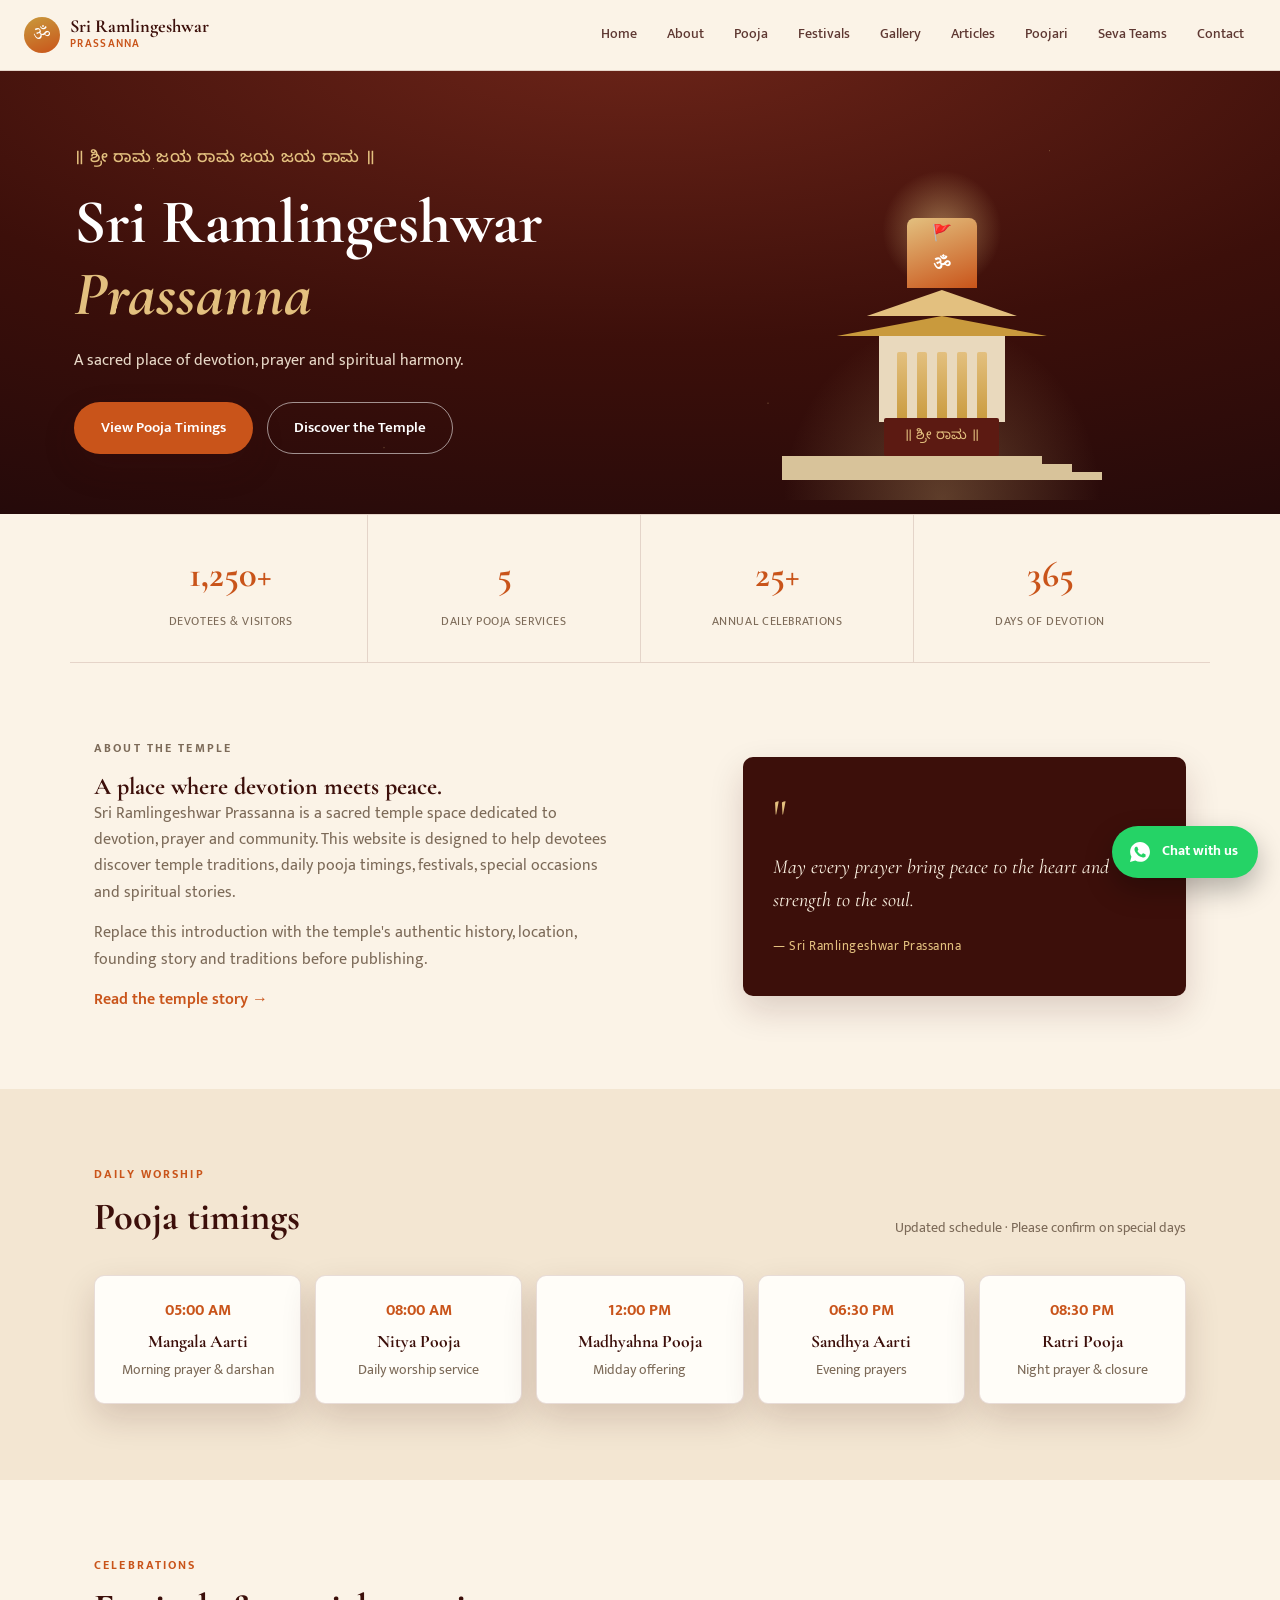
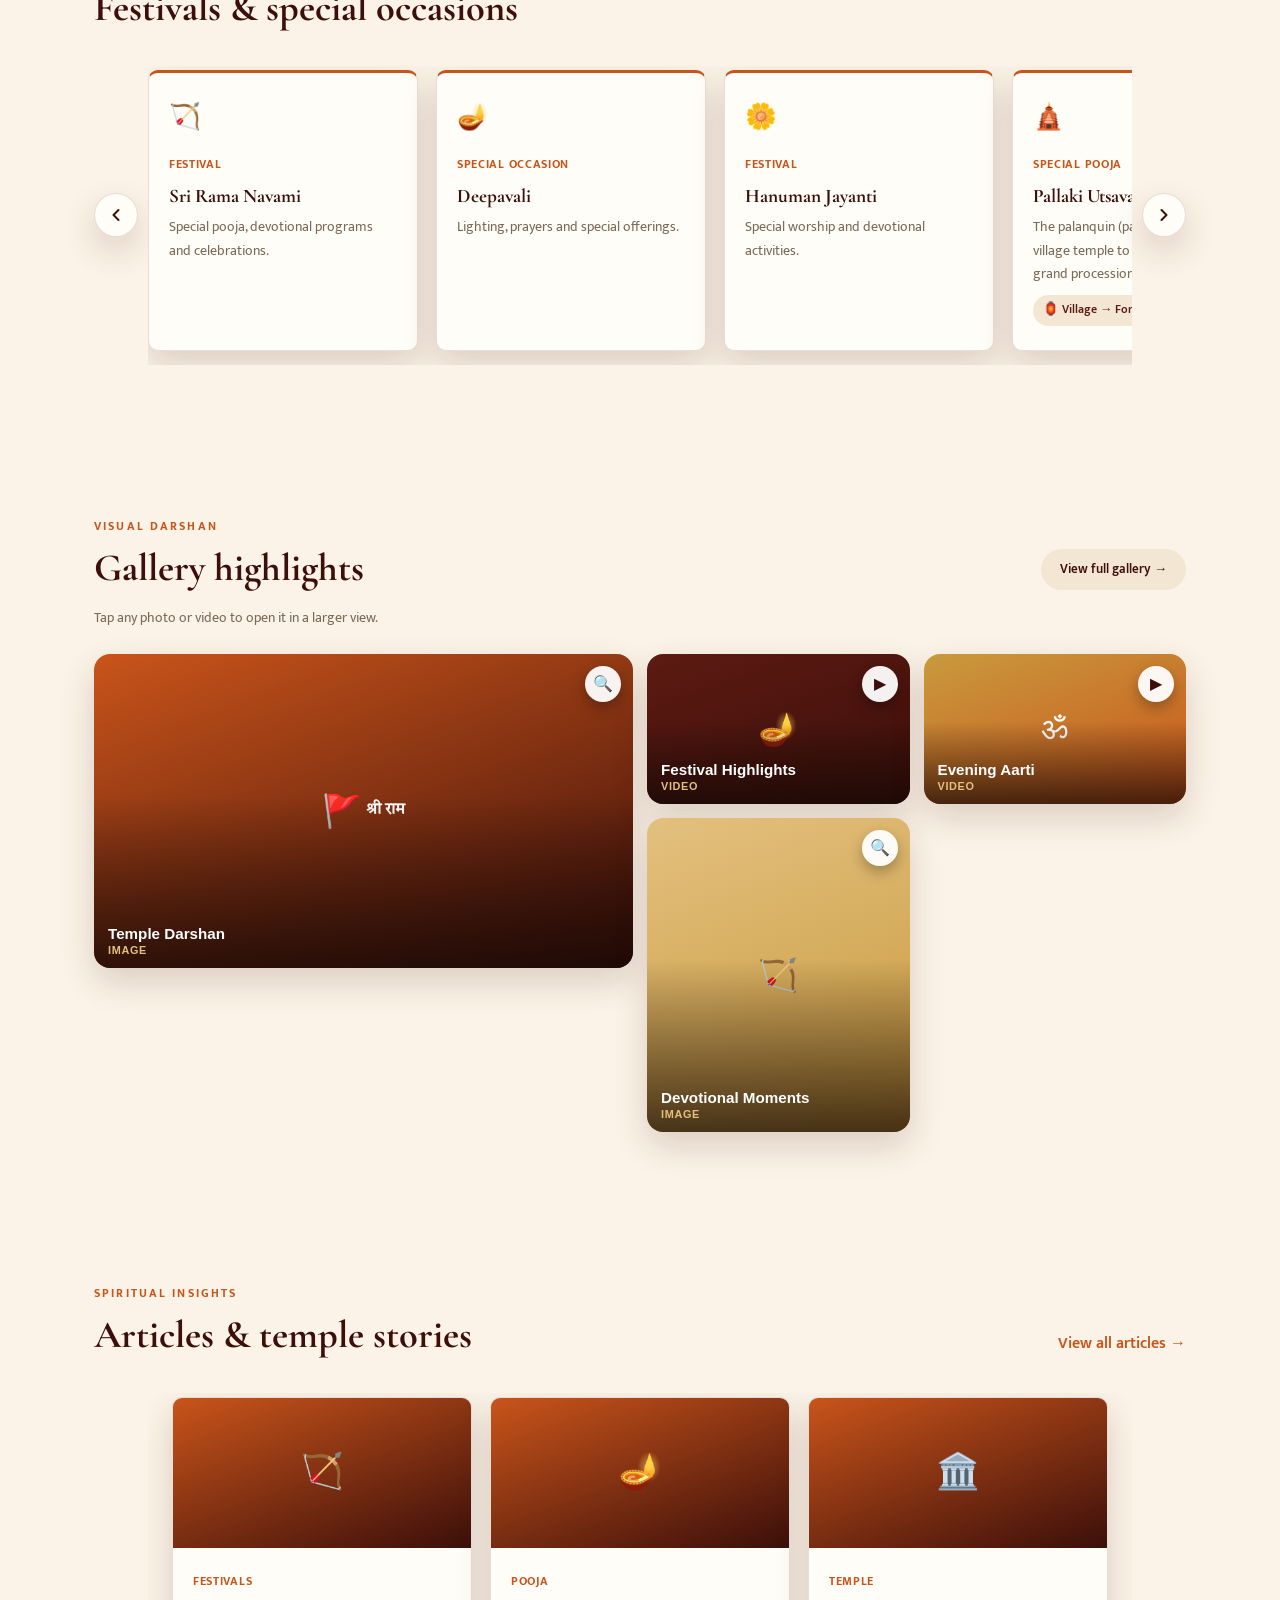
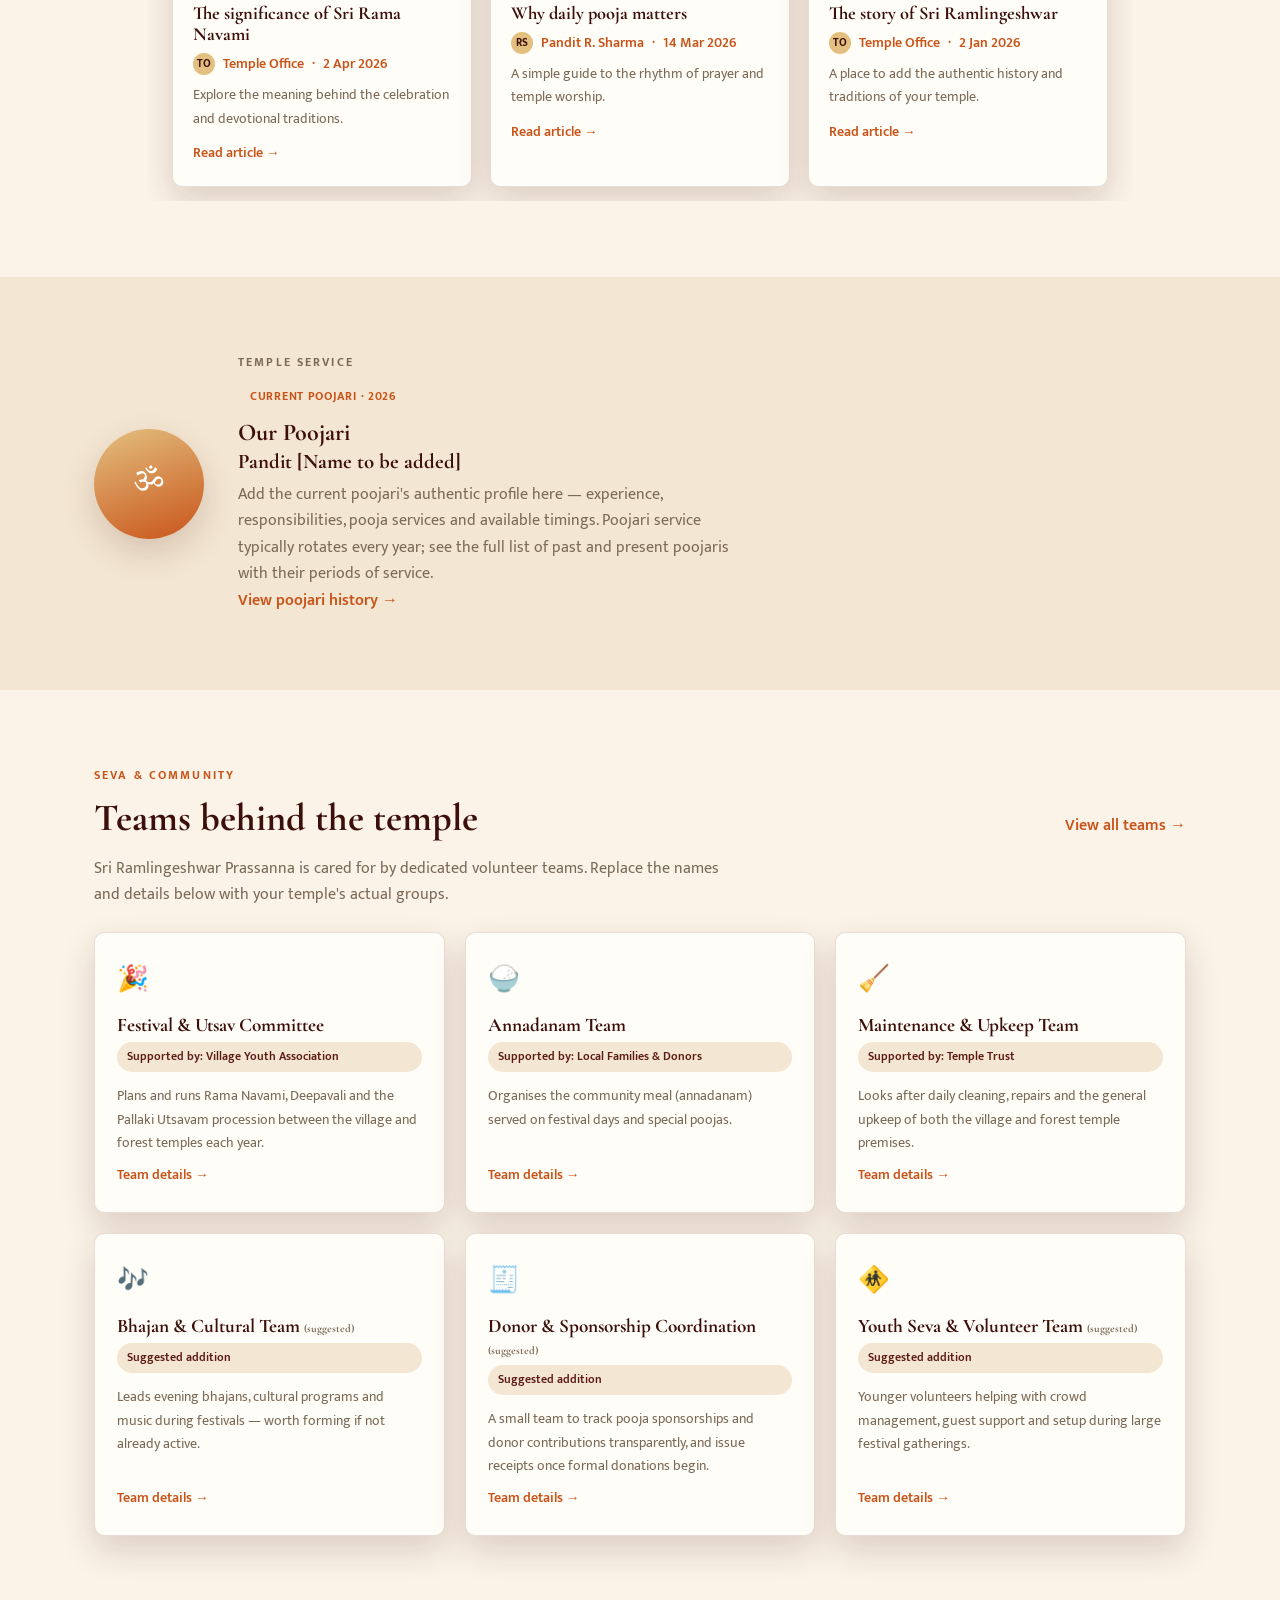
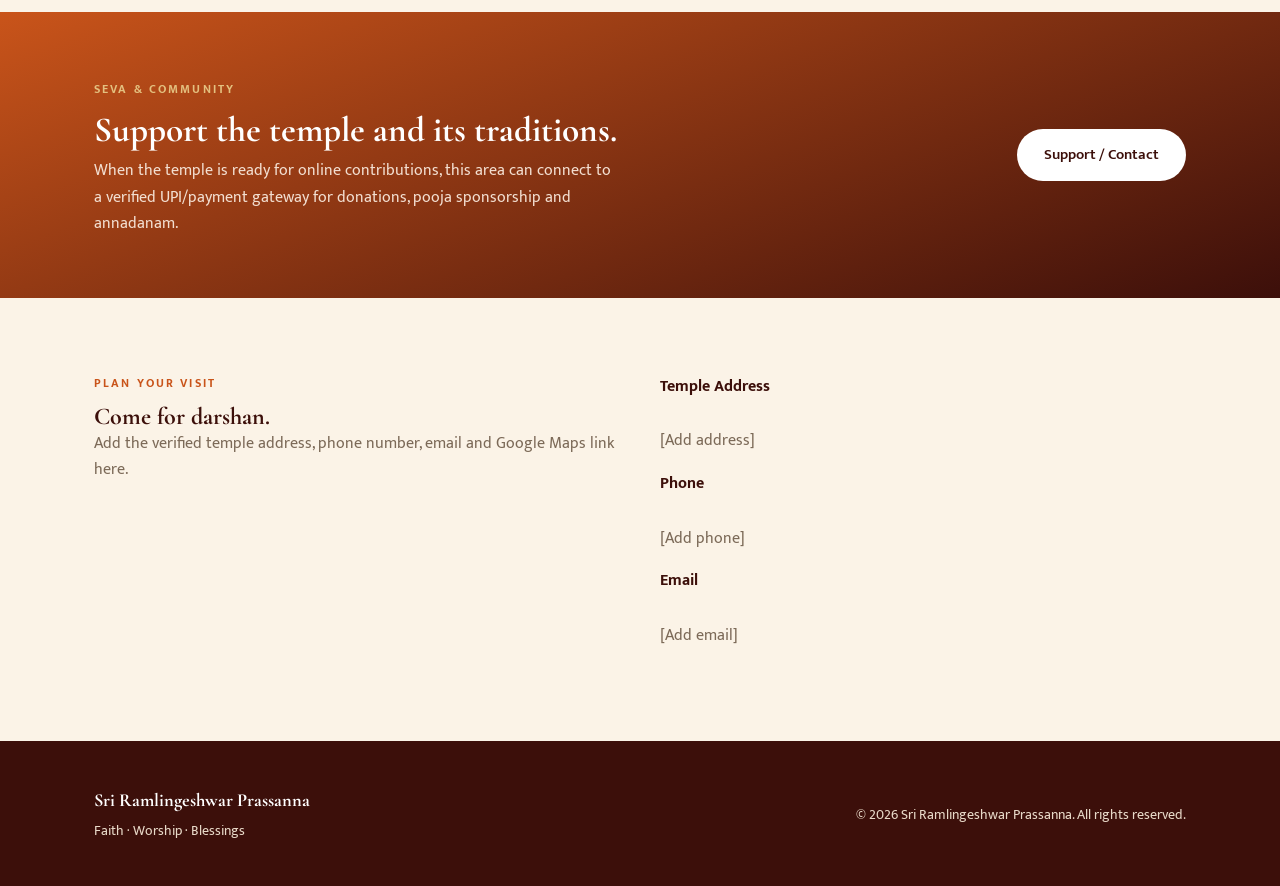
==== commit 6a171b35: "updated the files" ====
--- a/index.html
+++ b/index.html
@@ -16,7 +16,7 @@
   <button class="menu-btn" aria-label="Open menu" aria-expanded="false">☰</button>
   <nav class="nav" aria-label="Main navigation">
     <a href="#home">Home</a><a href="#about">About</a><a href="#pooja">Pooja</a>
-    <a href="#festivals">Festivals</a><a href="#twin-temples">Two Temples</a>
+    <a href="#festivals">Festivals</a>
     <a href="#gallery">Gallery</a><a href="#articles">Articles</a>
     <a href="#poojari">Poojari</a><a href="#contributors">Seva Teams</a><a href="#contact">Contact</a>
   </nav>
@@ -27,7 +27,7 @@
   <div class="hero-pattern"></div>
   <div class="hero-inner">
     <div class="hero-copy">
-      <p class="eyebrow">॥ श्री राम जय राम जय जय राम ॥</p>
+      <p class="eyebrow">॥ ಶ್ರೀ ರಾಮ ಜಯ ರಾಮ ಜಯ ಜಯ ರಾಮ ॥</p>
       <h1>Sri Ramlingeshwar<br><em>Prassanna</em></h1>
       <p class="hero-sub">A sacred place of devotion, prayer and spiritual harmony.</p>
       <div class="hero-actions"><a class="btn primary" href="#pooja">View Pooja Timings</a><a class="btn ghost" href="#about">Discover the Temple</a></div>
@@ -38,7 +38,7 @@
         <div class="tower"><span>🚩</span><b>ॐ</b></div>
         <div class="roof r1"></div><div class="roof r2"></div>
         <div class="pillars"><i></i><i></i><i></i><i></i><i></i></div>
-        <div class="door">॥ श्री राम ॥</div>
+        <div class="door">॥ ಶ್ರೀ ರಾಮ ॥</div>
         <div class="steps"><i></i><i></i><i></i></div>
       </div>
     </div>
@@ -75,7 +75,7 @@
 <section class="section wrap" id="festivals">
 <div class="section-head"><div><p class="eyebrow">CELEBRATIONS</p><h2>Festivals & special occasions</h2></div></div>
 <div class="carousel-wrap">
-  <button class="car-btn prev" data-target="festivalsCarousel" aria-label="Previous festival">‹</button>
+  <button class="car-btn prev" data-target="festivalsCarousel" aria-label="Previous festival"><svg viewBox="0 0 24 24" fill="none" stroke="currentColor" stroke-width="2.4" stroke-linecap="round" stroke-linejoin="round"><path d="M15 6l-6 6 6 6"/></svg></button>
   <div class="carousel" id="festivalsCarousel">
     <article class="festival"><div class="festival-icon">🏹</div><div><small>FESTIVAL</small><h3>Sri Rama Navami</h3><p>Special pooja, devotional programs and celebrations.</p></div></article>
     <article class="festival"><div class="festival-icon">🪔</div><div><small>SPECIAL OCCASION</small><h3>Deepavali</h3><p>Lighting, prayers and special offerings.</p></div></article>
@@ -83,33 +83,8 @@
     <article class="festival"><div class="festival-icon">🛕</div><div><small>SPECIAL POOJA</small><h3>Pallaki Utsavam</h3><p>The palanquin (pallaki) travels from the village temple to the forest temple in a grand procession.</p><span class="pallaki-note">🏮 Village → Forest procession</span></div></article>
     <article class="festival"><div class="festival-icon">🙏</div><div><small>SPECIAL POOJA</small><h3>Temple Anniversary</h3><p>Community celebration and special rituals.</p></div></article>
   </div>
-  <button class="car-btn next" data-target="festivalsCarousel" aria-label="Next festival">›</button>
-</div>
-</section>
-
-<!-- ============ TWIN TEMPLES: VILLAGE + FOREST ============ -->
-<section class="twin-temples" id="twin-temples">
-  <div class="wrap">
-    <p class="eyebrow">ONE DEITY, TWO SHRINES</p>
-    <h2>The Village Temple & the Forest Temple</h2>
-    <p class="muted">Sri Ramlingeshwar is present both in the village and in the forest — the two shrines are deeply connected. During major festivals, the deity's pallaki (palanquin) is carried in procession from the village temple to the forest temple, retracing a tradition followed for generations.</p>
-    <div class="twin-diagram">
-      <div class="twin-node">
-        <div class="icon">🏘️</div>
-        <h3>Village Temple</h3>
-        <p>The main temple within the village, open for daily pooja and everyday darshan.</p>
-      </div>
-      <div class="twin-path">
-        <div class="route-line"></div>
-        <small>Pallaki procession</small>
-      </div>
-      <div class="twin-node">
-        <div class="icon">🌳</div>
-        <h3>Forest Temple</h3>
-        <p>The original forest shrine, visited during festival processions and special occasions.</p>
-      </div>
-    </div>
-  </div>
+  <button class="car-btn next" data-target="festivalsCarousel" aria-label="Next festival"><svg viewBox="0 0 24 24" fill="none" stroke="currentColor" stroke-width="2.4" stroke-linecap="round" stroke-linejoin="round"><path d="M9 6l6 6-6 6"/></svg></button>
+</div>
 </section>
 
 <section class="section gallery-section" id="gallery">
@@ -142,7 +117,7 @@
 <section class="section wrap" id="articles">
 <div class="section-head"><div><p class="eyebrow">SPIRITUAL INSIGHTS</p><h2>Articles & temple stories</h2></div><a class="text-link" href="articles.html">View all articles →</a></div>
 <div class="carousel-wrap">
-  <button class="car-btn prev" data-target="articlesCarousel" aria-label="Previous article">‹</button>
+  <button class="car-btn prev" data-target="articlesCarousel" aria-label="Previous article"><svg viewBox="0 0 24 24" fill="none" stroke="currentColor" stroke-width="2.4" stroke-linecap="round" stroke-linejoin="round"><path d="M15 6l-6 6 6 6"/></svg></button>
   <div class="carousel article-grid" id="articlesCarousel">
     <a class="article-card" href="articles/rama-navami.html">
       <div class="article-art">🏹</div>
@@ -163,7 +138,7 @@
         <p>A place to add the authentic history and traditions of your temple.</p><span>Read article →</span></div>
     </a>
   </div>
-  <button class="car-btn next" data-target="articlesCarousel" aria-label="Next article">›</button>
+  <button class="car-btn next" data-target="articlesCarousel" aria-label="Next article"><svg viewBox="0 0 24 24" fill="none" stroke="currentColor" stroke-width="2.4" stroke-linecap="round" stroke-linejoin="round"><path d="M9 6l6 6-6 6"/></svg></button>
 </div>
 </section>
 
@@ -192,42 +167,42 @@
     <h3>Festival & Utsav Committee</h3>
     <span class="supported-by">Supported by: Village Youth Association</span>
     <p>Plans and runs Rama Navami, Deepavali and the Pallaki Utsavam procession between the village and forest temples each year.</p>
-    <a class="text-link" href="contributors.html#festival-committee">Team details →</a>
+    <a class="text-link" href="teams/festival-committee.html">Team details →</a>
   </article>
   <article class="contrib-card">
     <div class="team-icon">🍚</div>
     <h3>Annadanam Team</h3>
     <span class="supported-by">Supported by: Local Families & Donors</span>
     <p>Organises the community meal (annadanam) served on festival days and special poojas.</p>
-    <a class="text-link" href="contributors.html#annadanam-team">Team details →</a>
+    <a class="text-link" href="teams/annadanam-team.html">Team details →</a>
   </article>
   <article class="contrib-card">
     <div class="team-icon">🧹</div>
     <h3>Maintenance & Upkeep Team</h3>
     <span class="supported-by">Supported by: Temple Trust</span>
     <p>Looks after daily cleaning, repairs and the general upkeep of both the village and forest temple premises.</p>
-    <a class="text-link" href="contributors.html#maintenance-team">Team details →</a>
+    <a class="text-link" href="teams/maintenance-team.html">Team details →</a>
   </article>
   <article class="contrib-card">
     <div class="team-icon">🎶</div>
     <h3>Bhajan & Cultural Team <em style="font-style:normal;font-size:0.7rem;color:var(--muted);">(suggested)</em></h3>
     <span class="supported-by">Suggested addition</span>
     <p>Leads evening bhajans, cultural programs and music during festivals — worth forming if not already active.</p>
-    <a class="text-link" href="contributors.html#cultural-team">Team details →</a>
+    <a class="text-link" href="teams/cultural-team.html">Team details →</a>
   </article>
   <article class="contrib-card">
     <div class="team-icon">🧾</div>
     <h3>Donor & Sponsorship Coordination <em style="font-style:normal;font-size:0.7rem;color:var(--muted);">(suggested)</em></h3>
     <span class="supported-by">Suggested addition</span>
     <p>A small team to track pooja sponsorships and donor contributions transparently, and issue receipts once formal donations begin.</p>
-    <a class="text-link" href="contributors.html#donor-team">Team details →</a>
+    <a class="text-link" href="teams/donor-team.html">Team details →</a>
   </article>
   <article class="contrib-card">
     <div class="team-icon">🚸</div>
     <h3>Youth Seva & Volunteer Team <em style="font-style:normal;font-size:0.7rem;color:var(--muted);">(suggested)</em></h3>
     <span class="supported-by">Suggested addition</span>
     <p>Younger volunteers helping with crowd management, guest support and setup during large festival gatherings.</p>
-    <a class="text-link" href="contributors.html#youth-team">Team details →</a>
+    <a class="text-link" href="teams/youth-team.html">Team details →</a>
   </article>
 </div>
 </section>
--- a/assets/style.css
+++ b/assets/style.css
@@ -1,7 +1,7 @@
 /* ===========================================================
    Sri Ramlingeshwar Prassanna — site stylesheet
    =========================================================== */
-@import url('https://fonts.googleapis.com/css2?family=Cormorant+Garamond:ital,wght@0,500;0,600;0,700;1,500&family=Mukta:wght@400;500;600;700&family=Tiro+Devanagari+Hindi&display=swap');
+@import url('https://fonts.googleapis.com/css2?family=Cormorant+Garamond:ital,wght@0,500;0,600;0,700;1,500&family=Mukta:wght@400;500;600;700&family=Tiro+Devanagari+Hindi&family=Noto+Sans+Kannada:wght@400;500;600;700&display=swap');
 
 :root{
   --cream:#fbf3e7;
@@ -77,7 +77,7 @@
 .hero-pattern{ position:absolute; inset:0; background-image:radial-gradient(1.5px 1.5px at 12% 22%, rgba(227,192,127,0.5) 0, transparent 60%), radial-gradient(1.5px 1.5px at 82% 18%, rgba(227,192,127,0.4) 0, transparent 60%), radial-gradient(2px 2px at 60% 75%, rgba(227,192,127,0.3) 0, transparent 60%), radial-gradient(2px 2px at 30% 85%, rgba(227,192,127,0.3) 0, transparent 60%); pointer-events:none; }
 .hero-inner{ position:relative; z-index:2; max-width:1180px; margin:0 auto; padding:76px var(--gutter) 0; display:grid; grid-template-columns:1.05fr 0.95fr; align-items:center; gap:20px; }
 .hero-copy{ padding-bottom:60px; }
-.hero .eyebrow{ color:var(--gold-soft); font-family:'Tiro Devanagari Hindi',serif; letter-spacing:0.04em; font-size:1rem; text-transform:none; font-weight:400; }
+.hero .eyebrow{ color:var(--gold-soft); font-family:'Noto Sans Kannada','Tiro Devanagari Hindi',serif; letter-spacing:0.02em; font-size:1rem; text-transform:none; font-weight:500; }
 .hero h1{ color:#fff; font-size:clamp(2.5rem,5.4vw,3.9rem); margin:14px 0 16px; }
 .hero h1 em{ color:var(--gold-soft); font-style:italic; }
 .hero-sub{ color:#e8d9c8; max-width:440px; margin-bottom:28px; font-size:1.03rem; }
@@ -95,7 +95,7 @@
 .roof.r2{ width:210px; height:20px; background:var(--gold); clip-path:polygon(50% 0, 100% 100%, 0 100%); }
 .pillars{ display:flex; gap:10px; background:#e9d9bd; padding:16px 18px 0; }
 .pillars i{ width:10px; height:70px; background:linear-gradient(180deg,var(--gold-soft),var(--gold)); border-radius:2px; display:block; }
-.door{ background:var(--maroon); color:var(--gold-soft); font-family:'Tiro Devanagari Hindi',serif; font-size:0.85rem; text-align:center; padding:8px 20px; margin-top:-4px; border-radius:2px; }
+.door{ background:var(--maroon); color:var(--gold-soft); font-family:'Noto Sans Kannada','Tiro Devanagari Hindi',serif; font-size:0.85rem; text-align:center; padding:8px 20px; margin-top:-4px; border-radius:2px; }
 .steps i{ display:block; height:8px; background:#d8c39a; }
 .steps i:nth-child(1){ width:260px; }
 .steps i:nth-child(2){ width:290px; }
@@ -138,15 +138,18 @@
 @media(max-width:520px){ .timings{ grid-template-columns:1fr; } }
 
 /* ---------- CAROUSEL (shared by Festivals + Articles) ---------- */
-.carousel-wrap{ position:relative; }
-.carousel{ display:flex; gap:18px; overflow-x:auto; scroll-snap-type:x mandatory; padding:4px 4px 14px; scrollbar-width:none; -ms-overflow-style:none; scroll-padding-left:var(--gutter); }
+/* Prev/next buttons are laid out as flex siblings of the track — not absolutely
+   positioned over it — so they can never overlap card content. */
+.carousel-wrap{ display:flex; align-items:center; gap:10px; }
+.carousel{ flex:1; min-width:0; display:flex; gap:18px; overflow-x:auto; scroll-snap-type:x mandatory; padding:4px 4px 14px; scrollbar-width:none; -ms-overflow-style:none; justify-content:flex-start; }
+.carousel.fits{ justify-content:center; }
 .carousel::-webkit-scrollbar{ display:none; }
 .carousel > *{ scroll-snap-align:start; flex:0 0 auto; }
-.car-btn{ position:absolute; top:42%; transform:translateY(-50%); width:42px; height:42px; border-radius:50%; background:var(--paper); border:1px solid var(--line); box-shadow:var(--shadow); display:flex; align-items:center; justify-content:center; font-size:1.3rem; color:var(--maroon-dark); cursor:pointer; z-index:5; line-height:1; }
-.car-btn:hover{ background:var(--gold-soft); color:var(--maroon-dark); }
-.car-btn.prev{ left:-14px; } .car-btn.next{ right:-14px; }
-.car-dots{ display:flex; gap:6px; justify-content:center; margin-top:6px; }
-.car-dots span{ width:6px; height:6px; border-radius:50%; background:var(--line); }
+.car-btn{ flex:none; width:44px; height:44px; border-radius:50%; background:var(--paper); border:1px solid var(--line); box-shadow:var(--shadow); display:flex; align-items:center; justify-content:center; color:var(--maroon-dark); cursor:pointer; transition:background .2s, transform .2s; }
+.car-btn svg{ width:20px; height:20px; }
+.car-btn:hover{ background:var(--gold-soft); transform:scale(1.06); }
+.car-btn:active{ transform:scale(0.96); }
+.car-btn.is-hidden{ visibility:hidden; }
 @media(max-width:760px){ .car-btn{ display:none; } }
 
 /* ---------- FESTIVALS (carousel) ---------- */
@@ -156,22 +159,6 @@
 .festival h3{ font-size:1.2rem; margin:8px 0; }
 .festival p{ color:var(--muted); font-size:0.88rem; }
 .festival .pallaki-note{ margin-top:10px; display:inline-flex; align-items:center; gap:6px; font-size:0.78rem; color:var(--maroon); background:var(--cream-soft); padding:5px 10px; border-radius:20px; font-weight:600; }
-
-/* ---------- TWIN TEMPLES ---------- */
-.twin-temples{ background:var(--maroon-dark); color:#fdf4e4; padding-top:76px; padding-bottom:76px; }
-.twin-temples .eyebrow{ color:var(--gold-soft); }
-.twin-temples h2{ color:#fff; margin-bottom:14px; }
-.twin-temples > .wrap > p.muted{ color:#d9c6b3; max-width:640px; margin-bottom:44px; }
-.twin-diagram{ display:flex; align-items:center; justify-content:center; gap:0; flex-wrap:wrap; }
-.twin-node{ background:rgba(255,255,255,0.06); border:1px solid rgba(227,192,127,0.35); border-radius:var(--radius); padding:28px 26px; text-align:center; width:240px; }
-.twin-node .icon{ font-size:2rem; margin-bottom:10px; }
-.twin-node h3{ color:#fff; font-size:1.2rem; margin-bottom:6px; }
-.twin-node p{ color:#d9c6b3; font-size:0.85rem; }
-.twin-path{ display:flex; flex-direction:column; align-items:center; gap:6px; padding:0 22px; color:var(--gold-soft); min-width:140px; }
-.twin-path .route-line{ width:100%; height:1px; background:repeating-linear-gradient(90deg, var(--gold-soft) 0 8px, transparent 8px 16px); position:relative; }
-.twin-path .route-line::after{ content:"🏮"; position:absolute; top:-11px; left:50%; transform:translateX(-50%); font-size:1.1rem; }
-.twin-path small{ font-size:0.72rem; letter-spacing:0.06em; text-transform:uppercase; text-align:center; }
-@media(max-width:760px){ .twin-diagram{ flex-direction:column; } .twin-path{ flex-direction:row; padding:14px 0; } .twin-path .route-line{ width:1px; height:50px; background:repeating-linear-gradient(180deg, var(--gold-soft) 0 8px, transparent 8px 16px); } .twin-path .route-line::after{ top:50%; left:-11px; transform:translateY(-50%); } }
 
 /* ---------- CONTRIBUTORS / TEAMS ---------- */
 .contrib-grid{ display:grid; grid-template-columns:repeat(3,1fr); gap:20px; }
@@ -192,7 +179,6 @@
 .gallery-grid > .media-card:nth-child(1){ grid-column:span 2; grid-row:span 2; }
 .gallery-grid > .media-card:nth-child(4){ grid-row:span 2; }
 .gallery-grid.full-gallery > .media-card:nth-child(1){ grid-column:span 2; grid-row:span 2; }
-.gallery-grid.full-gallery > .media-card:nth-child(5){ grid-row:span 2; }
 
 .media-card{ background:none; border:none; padding:0; margin:0; cursor:pointer; text-align:left; display:block; width:100%; height:100%; border-radius:16px; overflow:hidden; position:relative; box-shadow:var(--shadow); transition:transform .3s ease, box-shadow .3s ease; }
 .media-card:hover{ transform:translateY(-4px) scale(1.01); box-shadow:var(--shadow-lg); }
@@ -215,7 +201,7 @@
   .gallery-grid{ grid-template-columns:repeat(2,1fr); grid-auto-rows:150px; }
   .gallery-grid.full-gallery{ grid-template-columns:repeat(2,1fr); }
   .gallery-grid > .media-card:nth-child(1), .gallery-grid.full-gallery > .media-card:nth-child(1){ grid-column:span 2; grid-row:span 1; aspect-ratio:2/1; }
-  .gallery-grid > .media-card:nth-child(4), .gallery-grid.full-gallery > .media-card:nth-child(5){ grid-row:span 1; }
+  .gallery-grid > .media-card:nth-child(4){ grid-row:span 1; }
 }
 
 /* ---------- ARTICLES ---------- */
